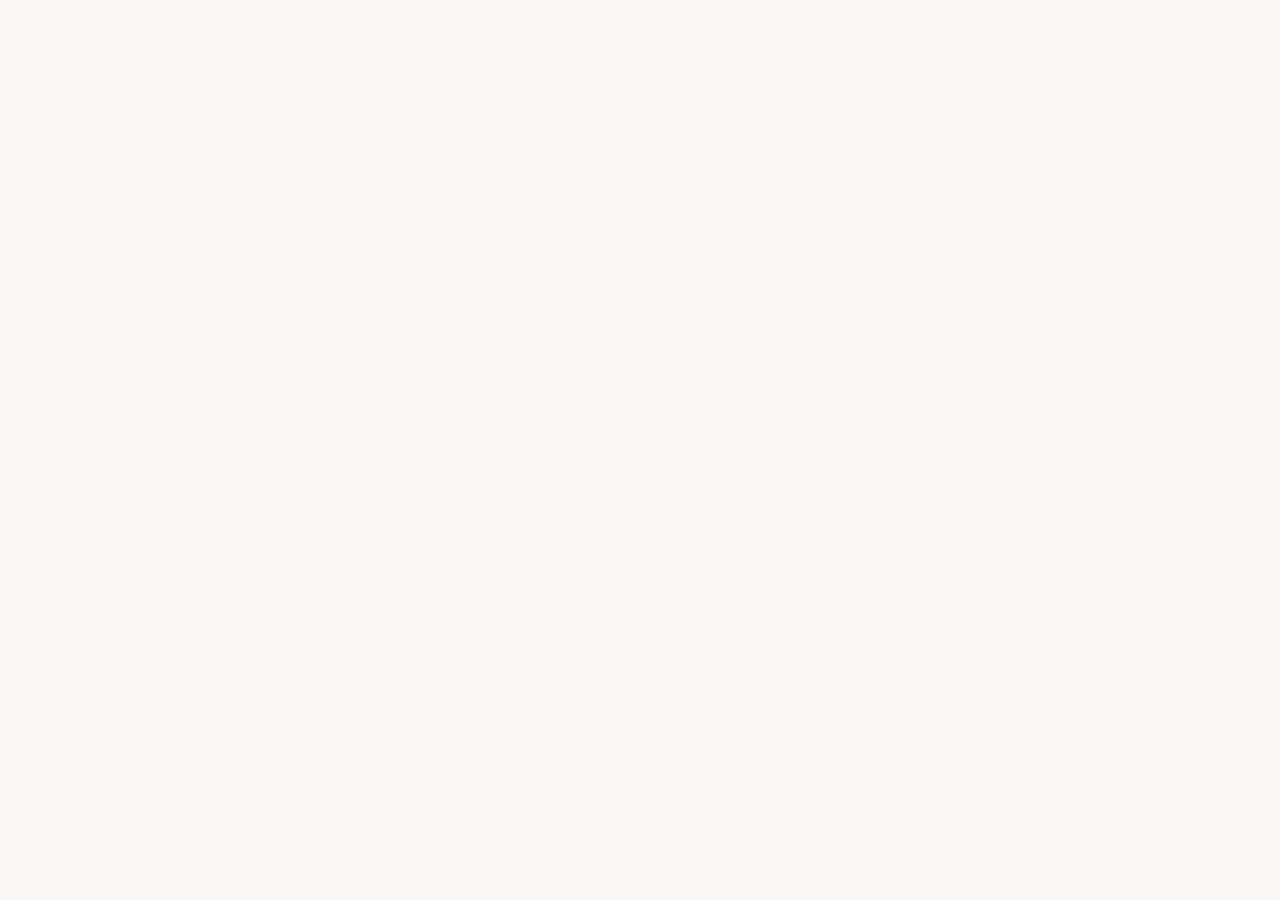
==== apply/index.html @ 1edaa47e "initial: project structure" ====
<!DOCTYPE html>
<html lang="en">
<head>
  <meta charset="UTF-8">
  <meta name="viewport" content="width=device-width, initial-scale=1.0">
  <title>Apply — Minerva Admissions</title>
  <link rel="stylesheet" href="../css/design-system.css">
  <link rel="stylesheet" href="../css/components.css">
  <link rel="stylesheet" href="../css/glassmorphism.css">
</head>
<body>

  <script src="../js/freddy.js"></script>
  <script src="../js/form.js"></script>
</body>
</html>
---- css/design-system.css ----
/* design-system.css — tokens, typography, layout primitives */

/* ─────────────────────────────────────────────
   GOOGLE FONTS
───────────────────────────────────────────── */
@import url('https://fonts.googleapis.com/css2?family=Playfair+Display:ital,wght@0,400;0,500;0,600;0,700;1,400;1,600&family=DM+Sans:ital,opsz,wght@0,9..40,300;0,9..40,400;0,9..40,500;0,9..40,600;1,9..40,400&display=swap');


/* ─────────────────────────────────────────────
   COLOR TOKENS
───────────────────────────────────────────── */
:root {
  /* Core */
  --color-ink:          #1A1A2E;  /* deep navy — primary text, headings */
  --color-ink-light:    #3D3D5C;  /* softer navy — secondary text        */
  --color-ink-muted:    #7A7A99;  /* muted — captions, placeholders      */

  /* Gold accent */
  --color-gold:         #C9A84C;  /* primary accent                      */
  --color-gold-light:   #E2C880;  /* hover / highlight tint              */
  --color-gold-dark:    #A07C2E;  /* pressed / deep accent               */
  --color-gold-subtle:  #F5EDD6;  /* gold-tinted surface / badge bg      */

  /* Cream & surface */
  --color-cream:        #FAF8F4;  /* page background                     */
  --color-cream-dark:   #F0EBE1;  /* card / section background           */
  --color-white:        #FFFFFF;

  /* Borders */
  --color-border:       #E4DDD2;  /* default border                      */
  --color-border-dark:  #C8BFB2;  /* stronger border                     */

  /* Semantic — status */
  --color-success:      #2D7A4F;
  --color-success-bg:   #EAF6EE;
  --color-warning:      #B8600F;
  --color-warning-bg:   #FEF3E2;
  --color-error:        #C0392B;
  --color-error-bg:     #FDECEB;
  --color-info:         #1A5276;
  --color-info-bg:      #EAF2FB;

  /* Overlay */
  --color-overlay:      rgba(26, 26, 46, 0.55);
  --color-overlay-dark: rgba(26, 26, 46, 0.80);
}


/* ─────────────────────────────────────────────
   SPACING TOKENS  (base unit = 4px)
───────────────────────────────────────────── */
:root {
  --sp-1:   4px;
  --sp-2:   8px;
  --sp-3:   12px;
  --sp-4:   16px;
  --sp-5:   20px;
  --sp-6:   24px;
  --sp-7:   32px;
  --sp-8:   40px;
  --sp-9:   48px;
  --sp-10:  64px;
  --sp-11:  80px;
  --sp-12:  96px;
}


/* ─────────────────────────────────────────────
   TYPOGRAPHY TOKENS
───────────────────────────────────────────── */
:root {
  /* Font families */
  --font-display: 'Playfair Display', Georgia, serif;
  --font-body:    'DM Sans', system-ui, -apple-system, sans-serif;
  --font-mono:    'DM Mono', 'Courier New', monospace;

  /* Font sizes — fluid-ready named scale */
  --text-xs:   0.75rem;    /*  12px */
  --text-sm:   0.875rem;   /*  14px */
  --text-base: 1rem;       /*  16px */
  --text-md:   1.125rem;   /*  18px */
  --text-lg:   1.25rem;    /*  20px */
  --text-xl:   1.5rem;     /*  24px */
  --text-2xl:  1.875rem;   /*  30px */
  --text-3xl:  2.25rem;    /*  36px */
  --text-4xl:  3rem;       /*  48px */
  --text-5xl:  3.75rem;    /*  60px */

  /* Font weights */
  --weight-light:    300;
  --weight-regular:  400;
  --weight-medium:   500;
  --weight-semibold: 600;
  --weight-bold:     700;

  /* Line heights */
  --leading-tight:  1.2;
  --leading-snug:   1.35;
  --leading-normal: 1.5;
  --leading-loose:  1.75;

  /* Letter spacing */
  --tracking-tight:  -0.02em;
  --tracking-normal:  0em;
  --tracking-wide:    0.04em;
  --tracking-wider:   0.08em;
  --tracking-caps:    0.12em;
}


/* ─────────────────────────────────────────────
   BORDER RADIUS UTILITIES
───────────────────────────────────────────── */
:root {
  --radius-sm:   4px;
  --radius-md:   8px;
  --radius-lg:   12px;
  --radius-xl:   16px;
  --radius-2xl:  24px;
  --radius-pill: 9999px;
  --radius-full: 50%;
}


/* ─────────────────────────────────────────────
   CONTAINER WIDTHS
───────────────────────────────────────────── */
:root {
  --container-xs:   480px;
  --container-sm:   640px;
  --container-md:   768px;
  --container-lg:   1024px;
  --container-xl:   1200px;
  --container-2xl:  1440px;
  --container-prose: 68ch;  /* optimal reading width */
}

.container {
  width: 100%;
  max-width: var(--container-xl);
  margin-inline: auto;
  padding-inline: var(--sp-6);
}

.container--sm     { max-width: var(--container-sm);  }
.container--md     { max-width: var(--container-md);  }
.container--lg     { max-width: var(--container-lg);  }
.container--2xl    { max-width: var(--container-2xl); }
.container--prose  { max-width: var(--container-prose); }


/* ─────────────────────────────────────────────
   BASE RESET & GLOBAL DEFAULTS
───────────────────────────────────────────── */
*, *::before, *::after {
  box-sizing: border-box;
  margin: 0;
  padding: 0;
}

html {
  font-size: 16px;
  -webkit-text-size-adjust: 100%;
  scroll-behavior: smooth;
}

body {
  font-family: var(--font-body);
  font-size: var(--text-base);
  font-weight: var(--weight-regular);
  line-height: var(--leading-normal);
  color: var(--color-ink);
  background-color: var(--color-cream);
  -webkit-font-smoothing: antialiased;
  -moz-osx-font-smoothing: grayscale;
}

h1, h2, h3, h4, h5, h6 {
  font-family: var(--font-display);
  font-weight: var(--weight-semibold);
  line-height: var(--leading-tight);
  letter-spacing: var(--tracking-tight);
  color: var(--color-ink);
}

h1 { font-size: var(--text-4xl); }
h2 { font-size: var(--text-3xl); }
h3 { font-size: var(--text-2xl); }
h4 { font-size: var(--text-xl);  }
h5 { font-size: var(--text-lg);  }
h6 { font-size: var(--text-md);  }

p  { line-height: var(--leading-normal); }

a {
  color: var(--color-gold-dark);
  text-decoration: underline;
  text-underline-offset: 3px;
  transition: color 0.15s ease;
}

a:hover { color: var(--color-gold); }

img, video {
  max-width: 100%;
  display: block;
}

/* ─────────────────────────────────────────────
   ELEVATION / SHADOW TOKENS
───────────────────────────────────────────── */
:root {
  --shadow-sm:  0 1px 3px rgba(26,26,46,0.08), 0 1px 2px rgba(26,26,46,0.05);
  --shadow-md:  0 4px 12px rgba(26,26,46,0.10), 0 2px 6px rgba(26,26,46,0.06);
  --shadow-lg:  0 10px 30px rgba(26,26,46,0.12), 0 4px 10px rgba(26,26,46,0.07);
  --shadow-xl:  0 24px 48px rgba(26,26,46,0.16), 0 8px 16px rgba(26,26,46,0.08);
}

/* ─────────────────────────────────────────────
   TRANSITION TOKENS
───────────────────────────────────────────── */
:root {
  --ease-out:   cubic-bezier(0.0, 0, 0.2, 1);
  --ease-in:    cubic-bezier(0.4, 0, 1, 1);
  --ease-inout: cubic-bezier(0.4, 0, 0.2, 1);

  --duration-fast:   120ms;
  --duration-base:   200ms;
  --duration-slow:   350ms;
}
---- css/components.css ----
/* components.css — UI component styles */
---- css/glassmorphism.css ----
/* glassmorphism.css — frosted glass surface utilities */
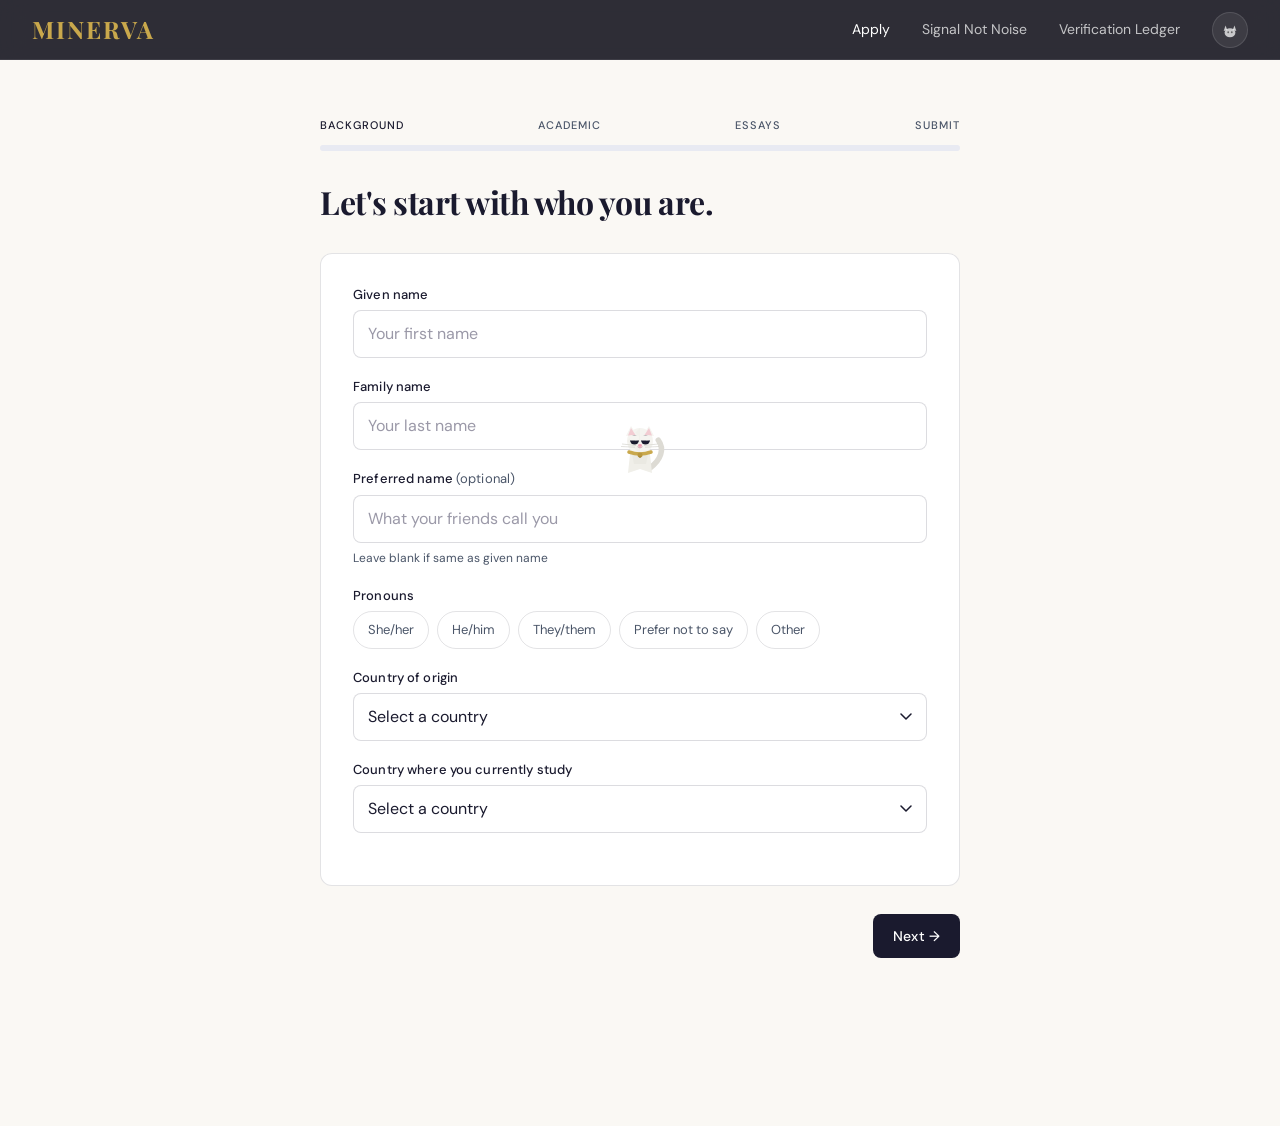
==== commit cdb73c03: "step7: application form" ====
--- a/apply/index.html
+++ b/apply/index.html
@@ -4,13 +4,929 @@
   <meta charset="UTF-8">
   <meta name="viewport" content="width=device-width, initial-scale=1.0">
   <title>Apply — Minerva Admissions</title>
+
+  <!-- Mood flash-prevention -->
+  <script>
+    (function () {
+      try {
+        var m = localStorage.getItem('minerva-mood');
+        if (m) document.documentElement.setAttribute('data-mood', m);
+      } catch (e) {}
+    })();
+  </script>
+
+  <link rel="preconnect" href="https://fonts.googleapis.com">
+  <link rel="preconnect" href="https://fonts.gstatic.com" crossorigin>
+  <link href="https://fonts.googleapis.com/css2?family=Playfair+Display:wght@400;500;700&family=DM+Sans:wght@300;400;500&display=swap" rel="stylesheet">
+
   <link rel="stylesheet" href="../css/design-system.css">
   <link rel="stylesheet" href="../css/components.css">
+  <link rel="stylesheet" href="../css/freddy.css">
   <link rel="stylesheet" href="../css/glassmorphism.css">
+
+  <style>
+    /* ══════════════════════════════════════════════════
+       NAV  (mirrors index.html)
+    ══════════════════════════════════════════════════ */
+    #nav {
+      position:        fixed;
+      top: 0; left: 0; right: 0;
+      height:          60px;
+      background:      rgba(10, 10, 20, 0.85);
+      backdrop-filter: blur(12px);
+      -webkit-backdrop-filter: blur(12px);
+      border-bottom:   1px solid rgba(255,255,255,0.08);
+      display:         flex;
+      align-items:     center;
+      justify-content: space-between;
+      padding:         0 var(--sp-7);
+      z-index:         1000;
+    }
+    .wordmark {
+      font-family: var(--font-display);
+      font-size:   24px;
+      font-weight: 700;
+      color:       var(--color-gold);
+      text-decoration: none;
+      letter-spacing:  0.08em;
+      transition:  opacity 0.2s ease;
+    }
+    .wordmark:hover { opacity: 0.82; color: var(--color-gold); text-decoration: none; }
+    .nav-links {
+      display:     flex;
+      align-items: center;
+      gap:         var(--sp-7);
+    }
+    .nav-link {
+      font-family: var(--font-body);
+      font-size:   14px;
+      color:       rgba(255,255,255,0.72);
+      text-decoration: none;
+      transition:  color 0.2s ease;
+    }
+    .nav-link:hover         { color: #fff; text-decoration: none; }
+    .nav-link--active       { color: #fff; }
+    .nav-mood-btn {
+      display:         flex;
+      align-items:     center;
+      justify-content: center;
+      width:  36px; height: 36px;
+      border-radius: var(--r-full);
+      background:    rgba(255,255,255,0.07);
+      border:        1px solid rgba(255,255,255,0.12);
+      color:         rgba(255,255,255,0.72);
+      cursor:        pointer;
+      padding:       0;
+      transition:    background 0.2s ease, color 0.2s ease, border-color 0.2s ease;
+    }
+    .nav-mood-btn:hover {
+      background:   rgba(201,168,76,0.15);
+      color:        var(--color-gold-light);
+      border-color: rgba(201,168,76,0.35);
+    }
+
+    /* ══════════════════════════════════════════════════
+       LAYOUT
+    ══════════════════════════════════════════════════ */
+    body   { background: var(--color-cream); }
+    main   { padding: 80px var(--sp-5) var(--sp-12); min-height: 100vh; }
+    .form-shell { max-width: 640px; margin: 0 auto; }
+
+    /* ══════════════════════════════════════════════════
+       AUTO-SAVE INDICATOR
+    ══════════════════════════════════════════════════ */
+    .save-row {
+      display:         flex;
+      align-items:     center;
+      justify-content: flex-end;
+      gap:             6px;
+      min-height:      24px;
+      margin-bottom:   var(--sp-3);
+    }
+    .save-dot {
+      width: 6px; height: 6px;
+      border-radius: 50%;
+      background:    var(--color-sage);
+      opacity:       0;
+      transition:    opacity 0.3s ease;
+    }
+    .save-dot.visible { opacity: 1; }
+    .save-dot.saving  {
+      background: var(--color-amber);
+      animation:  save-pulse 0.8s ease infinite;
+    }
+    @keyframes save-pulse { 0%,100%{opacity:1} 50%{opacity:0.3} }
+    .save-text {
+      font-family: var(--font-body);
+      font-size:   12px;
+      color:       var(--color-academic);
+    }
+
+    /* ══════════════════════════════════════════════════
+       PROGRESS INDICATOR
+    ══════════════════════════════════════════════════ */
+    .progress-header { margin-bottom: var(--sp-7); }
+    .progress-phases {
+      display:         flex;
+      justify-content: space-between;
+      margin-bottom:   10px;
+    }
+    .phase-label {
+      font-family:    var(--font-body);
+      font-size:      11px;
+      font-weight:    500;
+      letter-spacing: 0.09em;
+      text-transform: uppercase;
+      color:          var(--color-academic);
+      transition:     color 0.25s ease;
+    }
+    .phase-label.active   { color: var(--color-ink); }
+    .phase-label.complete { color: var(--color-gold-dim); }
+
+    /* ══════════════════════════════════════════════════
+       STEPS CONTAINER & TRANSITIONS
+    ══════════════════════════════════════════════════ */
+    #steps-viewport { position: relative; overflow: hidden; }
+
+    .form-step         { display: none; }
+    .form-step.step--active { display: block; }
+
+    .step-title {
+      font-family:    var(--font-display);
+      font-size:      clamp(1.5rem, 3.5vw, 2rem);
+      font-weight:    700;
+      color:          var(--color-ink);
+      letter-spacing: -0.015em;
+      line-height:    1.2;
+      margin-bottom:  var(--sp-7);
+    }
+
+    .step-card {
+      background:    var(--color-surface);
+      border:        1px solid var(--color-border);
+      border-radius: var(--r-xl);
+      padding:       var(--sp-7);
+      margin-bottom: var(--sp-5);
+    }
+
+    .step-nav {
+      display:         flex;
+      justify-content: space-between;
+      align-items:     center;
+      padding:         var(--sp-2) 0 var(--sp-9);
+    }
+    .step-nav--right { justify-content: flex-end; }
+
+    /* ══════════════════════════════════════════════════
+       PRONOUNS / RADIO PILLS
+    ══════════════════════════════════════════════════ */
+    .radio-group {
+      display:   flex;
+      flex-wrap: wrap;
+      gap:       8px;
+    }
+    .radio-pill {
+      display:        flex;
+      align-items:    center;
+      gap:            6px;
+      padding:        7px 14px;
+      border:         1.5px solid var(--color-border);
+      border-radius:  var(--r-full);
+      cursor:         pointer;
+      font-family:    var(--font-body);
+      font-size:      13px;
+      color:          var(--color-academic);
+      transition:     border-color 130ms ease, background 130ms ease, color 130ms ease;
+      user-select:    none;
+    }
+    .radio-pill input { display: none; }
+    .radio-pill:hover {
+      border-color: var(--color-border-strong);
+      color:        var(--color-ink);
+    }
+    .radio-pill:has(input:checked) {
+      border-color: var(--color-border-focus);
+      background:   rgba(45, 53, 97, 0.07);
+      color:        var(--color-ink);
+      font-weight:  500;
+    }
+
+    /* ══════════════════════════════════════════════════
+       SUBJECT CHECKBOXES
+    ══════════════════════════════════════════════════ */
+    .checkbox-grid {
+      display:               grid;
+      grid-template-columns: repeat(2, 1fr);
+      gap:                   7px;
+    }
+    .checkbox-item {
+      display:       flex;
+      align-items:   center;
+      gap:           8px;
+      padding:       8px 12px;
+      border:        1.5px solid var(--color-border);
+      border-radius: var(--r-lg);
+      cursor:        pointer;
+      font-family:   var(--font-body);
+      font-size:     13px;
+      color:         var(--color-academic);
+      transition:    border-color 130ms ease, background 130ms ease, color 130ms ease;
+      user-select:   none;
+    }
+    .checkbox-item input { display: none; }
+    .check-box {
+      width:          16px; height: 16px;
+      border:         1.5px solid var(--color-border-strong);
+      border-radius:  var(--r-sm);
+      flex-shrink:    0;
+      display:        flex;
+      align-items:    center;
+      justify-content: center;
+      transition:     background 130ms ease, border-color 130ms ease;
+    }
+    .check-box::after {
+      content:    '';
+      display:    block;
+      width:      4px; height: 7px;
+      border:     1.5px solid #fff;
+      border-top: none;
+      border-left: none;
+      transform:  rotate(45deg) translateY(-1px);
+      opacity:    0;
+      transition: opacity 100ms ease;
+    }
+    .checkbox-item:has(input:checked) {
+      border-color: var(--color-border-focus);
+      background:   rgba(45, 53, 97, 0.05);
+      color:        var(--color-ink);
+    }
+    .checkbox-item:has(input:checked) .check-box {
+      background:   var(--color-ink);
+      border-color: var(--color-ink);
+    }
+    .checkbox-item:has(input:checked) .check-box::after { opacity: 1; }
+
+    /* ══════════════════════════════════════════════════
+       LANGUAGE TAGS
+    ══════════════════════════════════════════════════ */
+    .lang-input-wrap {
+      border:        1.5px solid rgba(26, 26, 46, 0.15);
+      border-radius: 8px;
+      padding:       7px 10px;
+      display:       flex;
+      flex-wrap:     wrap;
+      gap:           5px;
+      align-items:   center;
+      cursor:        text;
+      min-height:    44px;
+      transition:    border-color 150ms ease, box-shadow 150ms ease;
+    }
+    .lang-input-wrap:focus-within {
+      border-color: var(--color-border-focus);
+      box-shadow:   0 0 0 3px rgba(45, 53, 97, 0.10);
+    }
+    .lang-tag {
+      display:       flex;
+      align-items:   center;
+      gap:           4px;
+      padding:       2px 10px 2px 10px;
+      background:    rgba(45, 53, 97, 0.10);
+      border-radius: var(--r-full);
+      font-family:   var(--font-body);
+      font-size:     12px;
+      font-weight:   500;
+      color:         var(--color-ink);
+      white-space:   nowrap;
+    }
+    .lang-tag-x {
+      background:  none;
+      border:      none;
+      padding:     0;
+      cursor:      pointer;
+      color:       var(--color-academic);
+      font-size:   16px;
+      line-height: 1;
+      display:     flex;
+      align-items: center;
+      margin-left: 2px;
+    }
+    .lang-tag-x:hover { color: var(--color-terra); }
+    #lang-input {
+      flex:        1;
+      min-width:   80px;
+      border:      none;
+      outline:     none;
+      background:  transparent;
+      font-family: var(--font-body);
+      font-size:   14px;
+      color:       var(--color-ink);
+      padding:     2px 4px;
+    }
+
+    /* ══════════════════════════════════════════════════
+       ACCOMPLISHMENT BLOCKS
+    ══════════════════════════════════════════════════ */
+    .acc-block {
+      border:        1px solid var(--color-border);
+      border-radius: var(--r-xl);
+      padding:       var(--sp-6);
+      margin-bottom: var(--sp-5);
+    }
+    .acc-block-header {
+      display:         flex;
+      align-items:     center;
+      justify-content: space-between;
+      margin-bottom:   var(--sp-5);
+    }
+    .acc-block-num {
+      font-family:    var(--font-body);
+      font-size:      11px;
+      font-weight:    500;
+      letter-spacing: 0.09em;
+      text-transform: uppercase;
+      color:          var(--color-academic);
+    }
+    .acc-remove-btn {
+      font-family: var(--font-body);
+      font-size:   12px;
+      color:       var(--color-academic);
+      background:  none;
+      border:      none;
+      cursor:      pointer;
+      padding:     4px 8px;
+      border-radius: var(--r-md);
+      transition:  color 130ms ease, background 130ms ease;
+    }
+    .acc-remove-btn:hover { color: var(--color-terra); background: var(--color-terra-bg); }
+    .acc-word-row {
+      display:         flex;
+      justify-content: flex-end;
+      margin-top:      4px;
+    }
+    .acc-word-count {
+      font-family: var(--font-body);
+      font-size:   12px;
+      color:       var(--color-academic);
+    }
+
+    #add-acc-btn {
+      width:         100%;
+      border:        2px dashed var(--color-border);
+      background:    transparent;
+      border-radius: var(--r-xl);
+      padding:       var(--sp-4);
+      font-family:   var(--font-body);
+      font-size:     13px;
+      color:         var(--color-academic);
+      cursor:        pointer;
+      transition:    border-color 130ms ease, color 130ms ease, background 130ms ease;
+      margin-bottom: var(--sp-5);
+    }
+    #add-acc-btn:hover {
+      border-color: var(--color-gold-dim);
+      color:        var(--color-gold-dim);
+      background:   rgba(201, 168, 76, 0.04);
+    }
+
+    /* ══════════════════════════════════════════════════
+       ESSAYS
+    ══════════════════════════════════════════════════ */
+    .essay-wrap  { margin-bottom: var(--sp-6); }
+    .essay-eyebrow {
+      font-family:    var(--font-body);
+      font-size:      10px;
+      font-weight:    500;
+      letter-spacing: 0.11em;
+      text-transform: uppercase;
+      color:          var(--color-academic);
+      margin-bottom:  var(--sp-3);
+      max-width: none;
+    }
+    .essay-prompt {
+      font-family:   var(--font-display);
+      font-size:     1rem;
+      font-weight:   500;
+      font-style:    italic;
+      color:         var(--color-ink);
+      line-height:   1.6;
+      margin-bottom: var(--sp-4);
+      max-width:     none;
+    }
+    .essay-textarea {
+      width:       100%;
+      min-height:  200px;
+      font-size:   16px;
+      line-height: 1.75;
+      resize:      vertical;
+    }
+    .essay-footer {
+      display:         flex;
+      justify-content: space-between;
+      align-items:     center;
+      margin-top:      6px;
+    }
+    .essay-hint {
+      font-family: var(--font-body);
+      font-size:   12px;
+      color:       var(--color-academic);
+      font-style:  italic;
+    }
+    .word-counter {
+      font-family:       var(--font-body);
+      font-size:         12px;
+      color:             var(--color-academic);
+      font-variant-numeric: tabular-nums;
+      transition:        color 0.3s ease;
+    }
+    .word-counter.at-halfway { color: var(--color-gold); }
+    .word-counter.at-limit   { color: var(--color-sage); }
+    .word-counter.over-limit { color: var(--color-terra); }
+
+    /* ══════════════════════════════════════════════════
+       REVIEW STEP
+    ══════════════════════════════════════════════════ */
+    .review-section { margin-bottom: var(--sp-6); }
+    .review-head {
+      display:         flex;
+      align-items:     center;
+      justify-content: space-between;
+      padding:         8px 0;
+      border-bottom:   1px solid var(--color-border);
+      margin-bottom:   var(--sp-3);
+    }
+    .review-section-label {
+      font-family:    var(--font-body);
+      font-size:      11px;
+      font-weight:    500;
+      letter-spacing: 0.09em;
+      text-transform: uppercase;
+      color:          var(--color-academic);
+    }
+    .review-edit-btn {
+      font-family: var(--font-body);
+      font-size:   12px;
+      color:       var(--color-gold-dim);
+      background:  none;
+      border:      none;
+      cursor:      pointer;
+      padding:     0;
+      transition:  color 130ms ease;
+    }
+    .review-edit-btn:hover { color: var(--color-gold); }
+    .review-row {
+      display:     flex;
+      gap:         var(--sp-4);
+      padding:     5px 0;
+      font-family: var(--font-body);
+      font-size:   13px;
+    }
+    .review-key {
+      flex-shrink: 0;
+      width:       150px;
+      color:       var(--color-academic);
+    }
+    .review-val {
+      flex:  1;
+      color: var(--color-ink);
+      word-break: break-word;
+    }
+
+    /* ══════════════════════════════════════════════════
+       CONFIRM CHECKS + SUBMIT
+    ══════════════════════════════════════════════════ */
+    .confirm-list {
+      display:        flex;
+      flex-direction: column;
+      gap:            var(--sp-3);
+      margin-bottom:  var(--sp-6);
+    }
+    .confirm-item {
+      display:     flex;
+      align-items: flex-start;
+      gap:         12px;
+      cursor:      pointer;
+    }
+    .confirm-item input[type="checkbox"] {
+      width:       18px; height: 18px;
+      flex-shrink: 0;
+      margin-top:  2px;
+      accent-color: var(--color-ink);
+      cursor:      pointer;
+    }
+    .confirm-label {
+      font-family: var(--font-body);
+      font-size:   14px;
+      color:       var(--color-ink);
+      line-height: 1.5;
+      max-width:   none;
+    }
+
+    /* ══════════════════════════════════════════════════
+       ERROR STATE
+    ══════════════════════════════════════════════════ */
+    .form-group.has-error .input,
+    .form-group.has-error .lang-input-wrap { border-color: var(--color-terra); }
+    .form-group.has-error .form-error      { display: flex !important; }
+    .form-error { display: none; }
+
+    /* ══════════════════════════════════════════════════
+       RESPONSIVE
+    ══════════════════════════════════════════════════ */
+    @media (max-width: 768px) {
+      #nav { padding: 0 var(--sp-5); }
+      .nav-links { gap: var(--sp-4); }
+      .step-card { padding: var(--sp-5); }
+      .checkbox-grid { grid-template-columns: 1fr; }
+      .review-key { width: 110px; }
+    }
+    @media (max-width: 480px) {
+      .nav-link:not(.nav-link--active) { display: none; }
+    }
+  </style>
 </head>
 <body>
 
+  <!-- OS Detection -->
+  <script>
+    (function () {
+      var ua  = navigator.userAgent;
+      var cls = /iPhone|iPad|iPod|Android/i.test(ua) ? 'os-mobile'
+              : /Mac/i.test(ua)                       ? 'os-mac'
+              : /Win/i.test(ua)                       ? 'os-win'
+              : /Linux/i.test(ua)                     ? 'os-linux'
+              : '';
+      if (cls) document.documentElement.classList.add(cls);
+    })();
+  </script>
+
+  <!-- Navigation -->
+  <header id="nav" role="banner">
+    <a href="../index.html" class="wordmark" aria-label="Minerva — go home">MINERVA</a>
+    <nav class="nav-links" aria-label="Main navigation">
+      <a href="index.html"           class="nav-link nav-link--active">Apply</a>
+      <a href="../signal/index.html" class="nav-link">Signal Not Noise</a>
+      <a href="../ledger/index.html" class="nav-link">Verification Ledger</a>
+      <button class="nav-mood-btn" id="mood-toggle" aria-label="Change mood theme" type="button">
+        <svg viewBox="0 0 20 20" width="18" height="18" fill="currentColor" aria-hidden="true">
+          <polygon points="3,11 5,5 7,10"/>
+          <polygon points="17,11 15,5 13,10"/>
+          <ellipse cx="10" cy="13" rx="6" ry="5"/>
+          <circle cx="8"  cy="12.5" r="1" fill="rgba(0,0,0,0.5)"/>
+          <circle cx="12" cy="12.5" r="1" fill="rgba(0,0,0,0.5)"/>
+        </svg>
+      </button>
+    </nav>
+  </header>
+
+  <main>
+    <div class="form-shell">
+
+      <!-- Auto-save indicator -->
+      <div class="save-row" aria-live="polite">
+        <div class="save-dot" id="save-dot"></div>
+        <span class="save-text" id="save-text"></span>
+      </div>
+
+      <!-- Progress indicator — 4 phases shown -->
+      <div class="progress-header">
+        <div class="progress-phases" role="list" aria-label="Application progress">
+          <span class="phase-label active" data-phase="1" role="listitem">Background</span>
+          <span class="phase-label"        data-phase="2" role="listitem">Academic</span>
+          <span class="phase-label"        data-phase="3" role="listitem">Essays</span>
+          <span class="phase-label"        data-phase="4" role="listitem">Submit</span>
+        </div>
+        <div class="progress-track" role="progressbar" aria-valuenow="1" aria-valuemin="1" aria-valuemax="6">
+          <div class="progress-fill" id="progress-fill" style="width:0%"></div>
+        </div>
+      </div>
+
+      <!-- Steps viewport (overflow:hidden clips the slide transition) -->
+      <div id="steps-viewport">
+
+        <!-- ════════════════════════════════
+             STEP 1 — Basic Identity
+        ════════════════════════════════ -->
+        <div class="form-step step--active" id="step-1" data-step="1">
+          <h2 class="step-title">Let's start with who you are.</h2>
+          <div class="step-card">
+
+            <div class="form-group" id="fg-given-name">
+              <label class="form-label" for="given-name">Given name</label>
+              <input class="input" type="text" id="given-name" name="givenName"
+                     autocomplete="given-name" placeholder="Your first name">
+              <div class="form-error"></div>
+            </div>
+
+            <div class="form-group" id="fg-family-name">
+              <label class="form-label" for="family-name">Family name</label>
+              <input class="input" type="text" id="family-name" name="familyName"
+                     autocomplete="family-name" placeholder="Your last name">
+              <div class="form-error"></div>
+            </div>
+
+            <div class="form-group">
+              <label class="form-label" for="preferred-name">
+                Preferred name
+                <span style="font-weight:400;color:var(--color-academic)">(optional)</span>
+              </label>
+              <input class="input" type="text" id="preferred-name" name="preferredName"
+                     autocomplete="nickname" placeholder="What your friends call you">
+              <p class="form-hint">Leave blank if same as given name</p>
+            </div>
+
+            <div class="form-group" id="fg-pronouns">
+              <label class="form-label">Pronouns</label>
+              <div class="radio-group" role="radiogroup" aria-label="Pronouns">
+                <label class="radio-pill"><input type="radio" name="pronouns" value="she/her">   She/her</label>
+                <label class="radio-pill"><input type="radio" name="pronouns" value="he/him">    He/him</label>
+                <label class="radio-pill"><input type="radio" name="pronouns" value="they/them"> They/them</label>
+                <label class="radio-pill"><input type="radio" name="pronouns" value="prefer-not-to-say"> Prefer not to say</label>
+                <label class="radio-pill"><input type="radio" name="pronouns" value="other">     Other</label>
+              </div>
+              <div class="form-error"></div>
+            </div>
+
+            <div class="form-group" id="fg-country-origin">
+              <label class="form-label" for="country-origin">Country of origin</label>
+              <select class="input" id="country-origin" name="countryOrigin">
+                <option value="">Select a country</option>
+              </select>
+              <div class="form-error"></div>
+            </div>
+
+            <div class="form-group" id="fg-country-study">
+              <label class="form-label" for="country-study">Country where you currently study</label>
+              <select class="input" id="country-study" name="countryStudy">
+                <option value="">Select a country</option>
+              </select>
+              <div class="form-error"></div>
+            </div>
+
+          </div><!-- /.step-card -->
+          <div class="step-nav step-nav--right">
+            <button class="btn btn-primary" id="next-1" type="button">Next →</button>
+          </div>
+        </div><!-- /step-1 -->
+
+
+        <!-- ════════════════════════════════
+             STEP 2 — Contact
+        ════════════════════════════════ -->
+        <div class="form-step" id="step-2" data-step="2">
+          <h2 class="step-title">How can we reach you?</h2>
+          <div class="step-card">
+
+            <div class="form-group" id="fg-email">
+              <label class="form-label" for="email">Email address</label>
+              <input class="input" type="email" id="email" name="email"
+                     autocomplete="email" placeholder="you@example.com">
+              <div class="form-error"></div>
+            </div>
+
+            <div class="form-group">
+              <label class="form-label" for="phone">
+                Phone <span style="font-weight:400;color:var(--color-academic)">(optional)</span>
+              </label>
+              <input class="input" type="tel" id="phone" name="phone"
+                     autocomplete="tel" placeholder="+1 234 567 8900">
+              <p class="form-hint">International format preferred</p>
+            </div>
+
+            <div class="form-group" id="fg-school-name">
+              <label class="form-label" for="school-name">Current school name</label>
+              <input class="input" type="text" id="school-name" name="schoolName"
+                     placeholder="Your school or college">
+              <div class="form-error"></div>
+            </div>
+
+            <div class="form-group" id="fg-grade">
+              <label class="form-label" for="grade">Grade or year</label>
+              <select class="input" id="grade" name="grade">
+                <option value="">Select grade or year</option>
+                <option value="9">Grade 9</option>
+                <option value="10">Grade 10</option>
+                <option value="11">Grade 11</option>
+                <option value="12">Grade 12</option>
+                <option value="gap">Gap year</option>
+                <option value="graduated">Graduated</option>
+              </select>
+              <div class="form-error"></div>
+            </div>
+
+            <div class="form-group">
+              <label class="form-label" for="how-heard">How did you hear about Minerva?</label>
+              <select class="input" id="how-heard" name="howHeard">
+                <option value="">Select an option</option>
+                <option value="friend">Friend or classmate</option>
+                <option value="teacher">Teacher or counsellor</option>
+                <option value="social">Social media</option>
+                <option value="search">Search engine</option>
+                <option value="event">School event or fair</option>
+                <option value="news">News or article</option>
+                <option value="other">Other</option>
+              </select>
+            </div>
+
+          </div>
+          <div class="step-nav">
+            <button class="btn btn-secondary" id="back-2" type="button">← Back</button>
+            <button class="btn btn-primary"   id="next-2" type="button">Next →</button>
+          </div>
+        </div><!-- /step-2 -->
+
+
+        <!-- ════════════════════════════════
+             STEP 3 — Academic History
+        ════════════════════════════════ -->
+        <div class="form-step" id="step-3" data-step="3">
+          <h2 class="step-title">Tell us about your studies.</h2>
+          <div class="step-card">
+
+            <div class="form-group" id="fg-grading-system">
+              <label class="form-label" for="grading-system">Grading system at your school</label>
+              <select class="input" id="grading-system" name="gradingSystem">
+                <option value="">Select grading system</option>
+                <option value="gpa">GPA (US scale)</option>
+                <option value="ib">International Baccalaureate (IB)</option>
+                <option value="a-levels">A-Levels</option>
+                <option value="percentage">Percentage</option>
+                <option value="other">Other</option>
+              </select>
+              <div class="form-error"></div>
+            </div>
+
+            <div class="form-group" id="fg-score">
+              <label class="form-label" for="score">Your current score or GPA</label>
+              <input class="input" type="text" id="score" name="score" placeholder="e.g. 3.8">
+              <p class="form-hint" id="score-hint">Select a grading system above for scale guidance.</p>
+              <div class="form-error"></div>
+            </div>
+
+            <div class="form-group">
+              <label class="form-label">
+                Strongest subjects
+                <span style="font-weight:400;color:var(--color-academic)">(select all that apply)</span>
+              </label>
+              <div class="checkbox-grid" id="subjects-grid"></div>
+            </div>
+
+            <div class="form-group">
+              <label class="form-label">
+                Standardised test scores
+                <span style="font-weight:400;color:var(--color-academic)">(optional)</span>
+              </label>
+              <div style="display:flex;flex-direction:column;gap:10px">
+                <div style="display:flex;gap:10px;align-items:center">
+                  <span style="font-family:var(--font-body);font-size:13px;color:var(--color-academic);width:44px;flex-shrink:0">SAT</span>
+                  <input class="input" type="text" id="sat" name="sat" placeholder="e.g. 1450" style="flex:1">
+                </div>
+                <div style="display:flex;gap:10px;align-items:center">
+                  <span style="font-family:var(--font-body);font-size:13px;color:var(--color-academic);width:44px;flex-shrink:0">ACT</span>
+                  <input class="input" type="text" id="act" name="act" placeholder="e.g. 32" style="flex:1">
+                </div>
+              </div>
+            </div>
+
+            <div class="form-group">
+              <label class="form-label" for="lang-input">Languages spoken</label>
+              <div class="lang-input-wrap" id="lang-input-wrap">
+                <div id="lang-tags-container" style="display:contents"></div>
+                <input type="text" id="lang-input" placeholder="Type a language, press Enter to add" autocomplete="off">
+              </div>
+              <p class="form-hint">Press Enter or comma to add each language</p>
+              <input type="hidden" id="languages-hidden" name="languages" value="">
+            </div>
+
+          </div>
+          <div class="step-nav">
+            <button class="btn btn-secondary" id="back-3" type="button">← Back</button>
+            <button class="btn btn-primary"   id="next-3" type="button">Next →</button>
+          </div>
+        </div><!-- /step-3 -->
+
+
+        <!-- ════════════════════════════════
+             STEP 4 — Accomplishments
+        ════════════════════════════════ -->
+        <div class="form-step" id="step-4" data-step="4">
+          <h2 class="step-title">What have you done that matters to you?</h2>
+
+          <p style="font-family:var(--font-body);font-size:14px;color:var(--color-academic);line-height:1.7;margin-bottom:var(--sp-6);max-width:none">
+            Do not limit yourself to things that appear on school websites. If you fed your family, ran a business, won a competition that only exists on Facebook — tell us. We want to know.
+          </p>
+
+          <div id="acc-blocks-container"></div>
+
+          <button type="button" id="add-acc-btn">+ Add Another Accomplishment</button>
+
+          <p style="font-family:var(--font-body);font-size:13px;color:var(--color-academic);margin-bottom:var(--sp-6);max-width:none">
+            Having trouble describing it?
+            <a href="../signal/index.html" style="color:var(--color-gold-dim)">Try Signal Not Noise →</a>
+          </p>
+
+          <div class="step-nav">
+            <button class="btn btn-secondary" id="back-4" type="button">← Back</button>
+            <button class="btn btn-primary"   id="next-4" type="button">Next →</button>
+          </div>
+        </div><!-- /step-4 -->
+
+
+        <!-- ════════════════════════════════
+             STEP 5 — Essays
+        ════════════════════════════════ -->
+        <div class="form-step" id="step-5" data-step="5">
+          <h2 class="step-title">Now we want to hear you think.</h2>
+
+          <!-- Essay 1 -->
+          <div class="essay-wrap">
+            <div class="step-card">
+              <p class="essay-eyebrow">Essay 1 · 300 words</p>
+              <p class="essay-prompt">"Describe a problem you noticed and did something about. It does not need to be big. It needs to be real."</p>
+              <div class="form-group" id="fg-essay1">
+                <textarea class="input essay-textarea" id="essay1" name="essay1"
+                          data-max-words="300" rows="9"
+                          placeholder="Start writing here…"></textarea>
+                <div class="essay-footer">
+                  <span class="essay-hint" id="essay1-hint"></span>
+                  <span class="word-counter" id="essay1-counter" aria-live="polite">0 / 300</span>
+                </div>
+                <div class="form-error"></div>
+              </div>
+            </div>
+          </div>
+
+          <!-- Essay 2 -->
+          <div class="essay-wrap">
+            <div class="step-card">
+              <p class="essay-eyebrow">Essay 2 · 500 words</p>
+              <p class="essay-prompt">"Tell us about something you know deeply — something you could explain to a stranger for an hour and still have more to say."</p>
+              <div class="form-group" id="fg-essay2">
+                <textarea class="input essay-textarea" id="essay2" name="essay2"
+                          data-max-words="500" rows="12"
+                          placeholder="Start writing here…"></textarea>
+                <div class="essay-footer">
+                  <span class="essay-hint" id="essay2-hint"></span>
+                  <span class="word-counter" id="essay2-counter" aria-live="polite">0 / 500</span>
+                </div>
+                <div class="form-error"></div>
+              </div>
+            </div>
+          </div>
+
+          <div class="step-nav">
+            <button class="btn btn-secondary" id="back-5" type="button">← Back</button>
+            <button class="btn btn-primary"   id="next-5" type="button">Review →</button>
+          </div>
+        </div><!-- /step-5 -->
+
+
+        <!-- ════════════════════════════════
+             STEP 6 — Review & Submit
+        ════════════════════════════════ -->
+        <div class="form-step" id="step-6" data-step="6">
+          <h2 class="step-title">Everything is in. This is your moment.</h2>
+
+          <!-- Summary (populated by JS) -->
+          <div class="step-card" id="review-container">
+            <p style="font-family:var(--font-body);font-size:14px;color:var(--color-academic)">
+              Loading summary…
+            </p>
+          </div>
+
+          <!-- Confirmation & submit -->
+          <div class="step-card">
+            <div class="confirm-list">
+              <label class="confirm-item">
+                <input type="checkbox" id="confirm-own-work" name="confirmOwnWork">
+                <span class="confirm-label">I confirm this is entirely my own work.</span>
+              </label>
+              <label class="confirm-item">
+                <input type="checkbox" id="confirm-terms" name="confirmTerms">
+                <span class="confirm-label">I agree to Minerva's <a href="#">terms of application</a>.</span>
+              </label>
+            </div>
+
+            <div style="display:flex;align-items:center;gap:var(--sp-4)">
+              <button class="btn btn-gold" id="submit-btn" type="button">Submit Application</button>
+              <span id="submit-spinner" style="display:none">
+                <span class="spinner"></span>
+              </span>
+            </div>
+            <div class="form-error" id="submit-error" style="margin-top:var(--sp-3)"></div>
+          </div>
+
+          <div class="step-nav">
+            <button class="btn btn-secondary" id="back-6" type="button">← Back</button>
+          </div>
+        </div><!-- /step-6 -->
+
+      </div><!-- /#steps-viewport -->
+    </div><!-- /.form-shell -->
+  </main>
+
+  <script src="../js/mood.js"></script>
   <script src="../js/freddy.js"></script>
   <script src="../js/form.js"></script>
+
 </body>
 </html>
--- a/css/design-system.css
+++ b/css/design-system.css
@@ -1,230 +1,381 @@
-/* design-system.css — tokens, typography, layout primitives */
-
-/* ─────────────────────────────────────────────
-   GOOGLE FONTS
-───────────────────────────────────────────── */
-@import url('https://fonts.googleapis.com/css2?family=Playfair+Display:ital,wght@0,400;0,500;0,600;0,700;1,400;1,600&family=DM+Sans:ital,opsz,wght@0,9..40,300;0,9..40,400;0,9..40,500;0,9..40,600;1,9..40,400&display=swap');
-
-
-/* ─────────────────────────────────────────────
-   COLOR TOKENS
-───────────────────────────────────────────── */
-:root {
-  /* Core */
-  --color-ink:          #1A1A2E;  /* deep navy — primary text, headings */
-  --color-ink-light:    #3D3D5C;  /* softer navy — secondary text        */
-  --color-ink-muted:    #7A7A99;  /* muted — captions, placeholders      */
+/* ═══════════════════════════════════════════════════════════════
+   MINERVA ADMISSIONS — DESIGN SYSTEM
+   design-system.css
+   Tokens · Reset · Typography · Layout · Theming · Motion
+═══════════════════════════════════════════════════════════════ */
+
+
+/* ─────────────────────────────────────────────────────────────
+   1. GOOGLE FONTS
+───────────────────────────────────────────────────────────── */
+@import url('https://fonts.googleapis.com/css2?family=Playfair+Display:wght@400;500;700&family=DM+Sans:wght@300;400;500&display=swap');
+
+
+/* ─────────────────────────────────────────────────────────────
+   2. COLOR TOKENS
+───────────────────────────────────────────────────────────── */
+:root {
+  /* Ink / text hierarchy */
+  --color-ink:             #1A1A2E;
+  --color-ink-light:       #3D3D5C;
+  --color-slate:           #2D3561;
+  --color-academic:        #4A5568;
 
   /* Gold accent */
-  --color-gold:         #C9A84C;  /* primary accent                      */
-  --color-gold-light:   #E2C880;  /* hover / highlight tint              */
-  --color-gold-dark:    #A07C2E;  /* pressed / deep accent               */
-  --color-gold-subtle:  #F5EDD6;  /* gold-tinted surface / badge bg      */
-
-  /* Cream & surface */
-  --color-cream:        #FAF8F4;  /* page background                     */
-  --color-cream-dark:   #F0EBE1;  /* card / section background           */
-  --color-white:        #FFFFFF;
+  --color-gold:            #C9A84C;
+  --color-gold-light:      #F0D080;
+  --color-gold-dim:        #A88C3A;
+
+  /* Surfaces & backgrounds */
+  --color-cream:           #FAF8F4;
+  --color-surface:         #FFFFFF;
+  --color-mist:            #E8EAF2;
+
+  /* Semantic — success */
+  --color-sage:            #6B8F71;
+  --color-sage-bg:         #EAF0EB;
+
+  /* Semantic — error / danger */
+  --color-terra:           #D4614E;
+  --color-terra-bg:        #FAE8E5;
+
+  /* Semantic — info / link */
+  --color-cerulean:        #3D7AB0;
+
+  /* Semantic — warning */
+  --color-amber:           #B07D3A;
 
   /* Borders */
-  --color-border:       #E4DDD2;  /* default border                      */
-  --color-border-dark:  #C8BFB2;  /* stronger border                     */
-
-  /* Semantic — status */
-  --color-success:      #2D7A4F;
-  --color-success-bg:   #EAF6EE;
-  --color-warning:      #B8600F;
-  --color-warning-bg:   #FEF3E2;
-  --color-error:        #C0392B;
-  --color-error-bg:     #FDECEB;
-  --color-info:         #1A5276;
-  --color-info-bg:      #EAF2FB;
-
-  /* Overlay */
-  --color-overlay:      rgba(26, 26, 46, 0.55);
-  --color-overlay-dark: rgba(26, 26, 46, 0.80);
-}
-
-
-/* ─────────────────────────────────────────────
-   SPACING TOKENS  (base unit = 4px)
-───────────────────────────────────────────── */
-:root {
-  --sp-1:   4px;
-  --sp-2:   8px;
-  --sp-3:   12px;
-  --sp-4:   16px;
-  --sp-5:   20px;
-  --sp-6:   24px;
-  --sp-7:   32px;
-  --sp-8:   40px;
-  --sp-9:   48px;
-  --sp-10:  64px;
-  --sp-11:  80px;
-  --sp-12:  96px;
-}
-
-
-/* ─────────────────────────────────────────────
-   TYPOGRAPHY TOKENS
-───────────────────────────────────────────── */
-:root {
-  /* Font families */
+  --color-border:          rgba(26, 26, 46, 0.12);
+  --color-border-strong:   rgba(26, 26, 46, 0.25);
+  --color-border-focus:    #2D3561;
+
+  /* Dark mode surface tokens */
+  --dark-bg:               #0E0E1C;
+  --dark-surface:          #1A1A2E;
+  --dark-surface-2:        #22223A;
+  --dark-text:             #E8E6E0;
+  --dark-text-2:           #9B99A8;
+}
+
+
+/* ─────────────────────────────────────────────────────────────
+   3. SPACING TOKENS  (4px base unit)
+───────────────────────────────────────────────────────────── */
+:root {
+  --sp-1:    4px;
+  --sp-2:    8px;
+  --sp-3:    12px;
+  --sp-4:    16px;
+  --sp-5:    20px;
+  --sp-6:    24px;
+  --sp-7:    32px;
+  --sp-8:    40px;
+  --sp-9:    48px;
+  --sp-10:   64px;
+  --sp-11:   80px;
+  --sp-12:  120px;
+}
+
+
+/* ─────────────────────────────────────────────────────────────
+   4. BORDER RADIUS
+───────────────────────────────────────────────────────────── */
+:root {
+  --r-sm:    4px;
+  --r-md:    6px;
+  --r-lg:    8px;
+  --r-xl:   12px;
+  --r-full:  9999px;
+}
+
+
+/* ─────────────────────────────────────────────────────────────
+   5. TYPOGRAPHY TOKENS
+───────────────────────────────────────────────────────────── */
+:root {
   --font-display: 'Playfair Display', Georgia, serif;
-  --font-body:    'DM Sans', system-ui, -apple-system, sans-serif;
-  --font-mono:    'DM Mono', 'Courier New', monospace;
-
-  /* Font sizes — fluid-ready named scale */
-  --text-xs:   0.75rem;    /*  12px */
-  --text-sm:   0.875rem;   /*  14px */
-  --text-base: 1rem;       /*  16px */
-  --text-md:   1.125rem;   /*  18px */
-  --text-lg:   1.25rem;    /*  20px */
-  --text-xl:   1.5rem;     /*  24px */
-  --text-2xl:  1.875rem;   /*  30px */
-  --text-3xl:  2.25rem;    /*  36px */
-  --text-4xl:  3rem;       /*  48px */
-  --text-5xl:  3.75rem;    /*  60px */
-
-  /* Font weights */
-  --weight-light:    300;
-  --weight-regular:  400;
-  --weight-medium:   500;
-  --weight-semibold: 600;
-  --weight-bold:     700;
-
-  /* Line heights */
-  --leading-tight:  1.2;
-  --leading-snug:   1.35;
-  --leading-normal: 1.5;
-  --leading-loose:  1.75;
-
-  /* Letter spacing */
-  --tracking-tight:  -0.02em;
-  --tracking-normal:  0em;
-  --tracking-wide:    0.04em;
-  --tracking-wider:   0.08em;
-  --tracking-caps:    0.12em;
-}
-
-
-/* ─────────────────────────────────────────────
-   BORDER RADIUS UTILITIES
-───────────────────────────────────────────── */
-:root {
-  --radius-sm:   4px;
-  --radius-md:   8px;
-  --radius-lg:   12px;
-  --radius-xl:   16px;
-  --radius-2xl:  24px;
-  --radius-pill: 9999px;
-  --radius-full: 50%;
-}
-
-
-/* ─────────────────────────────────────────────
-   CONTAINER WIDTHS
-───────────────────────────────────────────── */
-:root {
-  --container-xs:   480px;
-  --container-sm:   640px;
-  --container-md:   768px;
-  --container-lg:   1024px;
-  --container-xl:   1200px;
-  --container-2xl:  1440px;
-  --container-prose: 68ch;  /* optimal reading width */
-}
-
-.container {
-  width: 100%;
-  max-width: var(--container-xl);
-  margin-inline: auto;
-  padding-inline: var(--sp-6);
-}
-
-.container--sm     { max-width: var(--container-sm);  }
-.container--md     { max-width: var(--container-md);  }
-.container--lg     { max-width: var(--container-lg);  }
-.container--2xl    { max-width: var(--container-2xl); }
-.container--prose  { max-width: var(--container-prose); }
-
-
-/* ─────────────────────────────────────────────
-   BASE RESET & GLOBAL DEFAULTS
-───────────────────────────────────────────── */
-*, *::before, *::after {
+  --font-body:    'DM Sans', system-ui, sans-serif;
+  --font-mono:    'JetBrains Mono', 'Courier New', monospace;
+}
+
+
+/* ─────────────────────────────────────────────────────────────
+   6. CONTAINER WIDTHS
+───────────────────────────────────────────────────────────── */
+:root {
+  --container-narrow:  480px;
+  --container-form:    640px;
+  --container-medium:  800px;
+  --container-wide:   1080px;
+}
+
+
+/* ─────────────────────────────────────────────────────────────
+   7. EASING TOKENS
+───────────────────────────────────────────────────────────── */
+:root {
+  --ease-spring: cubic-bezier(0.34, 1.56, 0.64, 1);
+  --ease-apple:  cubic-bezier(0.25, 0.1,  0.25, 1.0);
+  --ease-out:    cubic-bezier(0,    0,    0.2,  1);
+}
+
+
+/* ─────────────────────────────────────────────────────────────
+   8. TYPE SCALE UTILITY CLASSES
+───────────────────────────────────────────────────────────── */
+
+/* Display — hero headlines */
+.text-display {
+  font-family:    var(--font-display);
+  font-size:      clamp(2.5rem, 6vw, 4rem);   /* 40–64px */
+  font-weight:    700;
+  line-height:    1.1;
+  letter-spacing: -0.02em;
+  color:          var(--color-ink);
+}
+
+/* Heading 1 */
+.text-h1 {
+  font-family:    var(--font-display);
+  font-size:      clamp(1.875rem, 4vw, 2.5rem); /* 30–40px */
+  font-weight:    700;
+  line-height:    1.2;
+  letter-spacing: -0.015em;
+  color:          var(--color-ink);
+}
+
+/* Heading 2 */
+.text-h2 {
+  font-family:    var(--font-display);
+  font-size:      clamp(1.5rem, 3vw, 2rem);     /* 24–32px */
+  font-weight:    500;
+  line-height:    1.25;
+  letter-spacing: -0.01em;
+  color:          var(--color-ink);
+}
+
+/* Heading 3 */
+.text-h3 {
+  font-family:    var(--font-display);
+  font-size:      1.375rem;                     /* 22px */
+  font-weight:    500;
+  line-height:    1.3;
+  letter-spacing: -0.005em;
+  color:          var(--color-ink);
+}
+
+/* Heading 4 */
+.text-h4 {
+  font-family:    var(--font-body);
+  font-size:      1.125rem;                     /* 18px */
+  font-weight:    500;
+  line-height:    1.4;
+  letter-spacing:  0em;
+  color:          var(--color-ink);
+}
+
+/* Body large */
+.text-body-lg {
+  font-family: var(--font-body);
+  font-size:   1.125rem;  /* 18px */
+  font-weight: 400;
+  line-height: 1.7;
+}
+
+/* Body default */
+.text-body {
+  font-family: var(--font-body);
+  font-size:   1rem;      /* 16px */
+  font-weight: 400;
+  line-height: 1.7;
+}
+
+/* Body small */
+.text-body-sm {
+  font-family: var(--font-body);
+  font-size:   0.875rem;  /* 14px */
+  font-weight: 400;
+  line-height: 1.6;
+}
+
+/* Label — form labels, nav items */
+.text-label {
+  font-family:    var(--font-body);
+  font-size:      0.875rem;   /* 14px */
+  font-weight:    500;
+  line-height:    1.4;
+  letter-spacing: 0.01em;
+}
+
+/* Hint — helper text, captions */
+.text-hint {
+  font-family: var(--font-body);
+  font-size:   0.8125rem;  /* 13px */
+  font-weight: 300;
+  line-height: 1.5;
+  color:       var(--color-academic);
+}
+
+/* Micro — badges, timestamps, footnotes */
+.text-micro {
+  font-family:    var(--font-body);
+  font-size:      0.6875rem;   /* 11px */
+  font-weight:    500;
+  line-height:    1.4;
+  letter-spacing: 0.06em;
+  text-transform: uppercase;
+}
+
+
+/* ─────────────────────────────────────────────────────────────
+   9. CSS RESET & GLOBAL DEFAULTS
+───────────────────────────────────────────────────────────── */
+*,
+*::before,
+*::after {
   box-sizing: border-box;
-  margin: 0;
-  padding: 0;
+  margin:     0;
+  padding:    0;
 }
 
 html {
-  font-size: 16px;
+  font-size:              16px;
   -webkit-text-size-adjust: 100%;
-  scroll-behavior: smooth;
+  text-size-adjust:         100%;
+  scroll-behavior:        smooth;
 }
 
 body {
-  font-family: var(--font-body);
-  font-size: var(--text-base);
-  font-weight: var(--weight-regular);
-  line-height: var(--leading-normal);
-  color: var(--color-ink);
-  background-color: var(--color-cream);
+  font-family:            var(--font-body);
+  font-weight:            400;
+  color:                  var(--color-ink);
+  background-color:       var(--color-cream);
+  line-height:            1.7;
+  -webkit-font-smoothing: antialiased;
+}
+
+p {
+  max-width:   640px;
+  line-height: 1.7;
+}
+
+img,
+video,
+svg {
+  display:   block;
+  max-width: 100%;
+}
+
+a {
+  color:                  var(--color-slate);
+  text-decoration:        underline;
+  text-underline-offset:  3px;
+  text-decoration-color:  var(--color-border-strong);
+  transition:             color 0.2s var(--ease-apple),
+                          text-decoration-color 0.2s var(--ease-apple);
+}
+
+a:hover {
+  color:                 var(--color-gold-dim);
+  text-decoration-color: var(--color-gold);
+}
+
+button {
+  font-family: var(--font-body);
+  cursor:      pointer;
+  border:      none;
+  background:  none;
+}
+
+input,
+textarea,
+select {
+  font-family: var(--font-body);
+  font-size:   inherit;
+}
+
+ul,
+ol {
+  list-style: none;
+}
+
+
+/* ─────────────────────────────────────────────────────────────
+   10. PREFERS-REDUCED-MOTION
+───────────────────────────────────────────────────────────── */
+@media (prefers-reduced-motion: reduce) {
+  *,
+  *::before,
+  *::after {
+    animation-duration:       0.01ms !important;
+    animation-iteration-count: 1     !important;
+    transition-duration:      0.01ms !important;
+    scroll-behavior:          auto   !important;
+  }
+}
+
+
+/* ─────────────────────────────────────────────────────────────
+   11. DARK MODE
+───────────────────────────────────────────────────────────── */
+@media (prefers-color-scheme: dark) {
+  :root {
+    --color-ink:           var(--dark-text);
+    --color-ink-light:     var(--dark-text-2);
+    --color-cream:         var(--dark-bg);
+    --color-surface:       var(--dark-surface);
+    --color-mist:          var(--dark-surface-2);
+    --color-border:        rgba(232, 230, 224, 0.10);
+    --color-border-strong: rgba(232, 230, 224, 0.22);
+  }
+
+  body {
+    background-color: var(--dark-bg);
+    color:            var(--dark-text);
+  }
+
+  a {
+    color: var(--color-gold-light);
+  }
+
+  a:hover {
+    color: var(--color-gold);
+  }
+}
+
+
+/* ─────────────────────────────────────────────────────────────
+   12. OS DETECTION CLASSES
+   Applied via JS on <html> at load: freddy.js detects OS
+   and adds the appropriate class.
+───────────────────────────────────────────────────────────── */
+
+/* macOS — subpixel rendering already off on Retina;
+   grayscale gives cleanest results on light backgrounds */
+.os-mac body {
   -webkit-font-smoothing: antialiased;
   -moz-osx-font-smoothing: grayscale;
 }
 
-h1, h2, h3, h4, h5, h6 {
-  font-family: var(--font-display);
-  font-weight: var(--weight-semibold);
-  line-height: var(--leading-tight);
-  letter-spacing: var(--tracking-tight);
-  color: var(--color-ink);
-}
-
-h1 { font-size: var(--text-4xl); }
-h2 { font-size: var(--text-3xl); }
-h3 { font-size: var(--text-2xl); }
-h4 { font-size: var(--text-xl);  }
-h5 { font-size: var(--text-lg);  }
-h6 { font-size: var(--text-md);  }
-
-p  { line-height: var(--leading-normal); }
-
-a {
-  color: var(--color-gold-dark);
-  text-decoration: underline;
-  text-underline-offset: 3px;
-  transition: color 0.15s ease;
-}
-
-a:hover { color: var(--color-gold); }
-
-img, video {
-  max-width: 100%;
-  display: block;
-}
-
-/* ─────────────────────────────────────────────
-   ELEVATION / SHADOW TOKENS
-───────────────────────────────────────────── */
-:root {
-  --shadow-sm:  0 1px 3px rgba(26,26,46,0.08), 0 1px 2px rgba(26,26,46,0.05);
-  --shadow-md:  0 4px 12px rgba(26,26,46,0.10), 0 2px 6px rgba(26,26,46,0.06);
-  --shadow-lg:  0 10px 30px rgba(26,26,46,0.12), 0 4px 10px rgba(26,26,46,0.07);
-  --shadow-xl:  0 24px 48px rgba(26,26,46,0.16), 0 8px 16px rgba(26,26,46,0.08);
-}
-
-/* ─────────────────────────────────────────────
-   TRANSITION TOKENS
-───────────────────────────────────────────── */
-:root {
-  --ease-out:   cubic-bezier(0.0, 0, 0.2, 1);
-  --ease-in:    cubic-bezier(0.4, 0, 1, 1);
-  --ease-inout: cubic-bezier(0.4, 0, 0.2, 1);
-
-  --duration-fast:   120ms;
-  --duration-base:   200ms;
-  --duration-slow:   350ms;
-}
+/* Windows — ClearType renders best without extra smoothing
+   overrides; auto lets the browser use GDI/DirectWrite */
+.os-win body {
+  -webkit-font-smoothing: auto;
+  -moz-osx-font-smoothing: auto;
+}
+
+/* Linux — subpixel often looks better with grayscale falloff
+   depending on the desktop environment */
+.os-linux body {
+  -webkit-font-smoothing: subpixel-antialiased;
+  -moz-osx-font-smoothing: auto;
+}
+
+/* Mobile — antialiased universally; subpixel not meaningful
+   on high-DPI OLED/AMOLED screens */
+.os-mobile body {
+  -webkit-font-smoothing: antialiased;
+  -moz-osx-font-smoothing: grayscale;
+  text-rendering:          optimizeLegibility;
+}
--- a/css/components.css
+++ b/css/components.css
@@ -1 +1,474 @@
-/* components.css — UI component styles */
+/* ═══════════════════════════════════════════════════════════════
+   MINERVA ADMISSIONS — COMPONENT LIBRARY
+   components.css
+   Buttons · Forms · Cards · Badges · Progress · Glass ·
+   Animations · Toasts · Reveal
+═══════════════════════════════════════════════════════════════ */
+
+
+/* ─────────────────────────────────────────────────────────────
+   BUTTONS — BASE
+───────────────────────────────────────────────────────────── */
+.btn {
+  display:         inline-flex;
+  align-items:     center;
+  justify-content: center;
+  gap:             8px;
+  padding:         10px 20px;
+  font-family:     var(--font-body);
+  font-size:       14px;
+  font-weight:     500;
+  letter-spacing:  0.01em;
+  border-radius:   var(--r-lg);
+  border:          none;
+  cursor:          pointer;
+  transition:      all 180ms var(--ease-spring);
+  min-height:      44px;
+  white-space:     nowrap;
+  text-decoration: none;
+  user-select:     none;
+  position:        relative;
+  overflow:        hidden;
+}
+
+.btn:focus-visible {
+  outline:        3px solid var(--color-border-focus);
+  outline-offset: 2px;
+}
+
+/* Primary */
+.btn-primary {
+  background: var(--color-ink);
+  color:      #ffffff;
+}
+
+.btn-primary:hover {
+  transform:  translateY(-1px);
+  box-shadow: 0 4px 16px rgba(26, 26, 46, 0.22);
+}
+
+.btn-primary:active {
+  transform: scale(0.97);
+}
+
+/* Gold */
+.btn-gold {
+  background: var(--color-gold);
+  color:      #ffffff;
+}
+
+.btn-gold:hover {
+  background: #B8963E;
+  transform:  translateY(-1px);
+}
+
+.btn-gold:active {
+  transform: scale(0.97);
+}
+
+/* Secondary */
+.btn-secondary {
+  background: transparent;
+  color:      var(--color-ink);
+  border:     1px solid var(--color-border);
+}
+
+.btn-secondary:hover {
+  background: var(--color-mist);
+}
+
+.btn-secondary:active {
+  transform: scale(0.97);
+}
+
+/* Danger */
+.btn-danger {
+  background: transparent;
+  color:      var(--color-terra);
+  border:     1px solid var(--color-terra);
+}
+
+.btn-danger:hover {
+  background: var(--color-terra-bg);
+}
+
+.btn-danger:active {
+  transform: scale(0.97);
+}
+
+/* Disabled state — applies to all variants */
+.btn:disabled,
+.btn[disabled] {
+  opacity:        0.5;
+  cursor:         not-allowed;
+  pointer-events: none;
+}
+
+
+/* ─────────────────────────────────────────────────────────────
+   MORPHING SAVE BUTTON
+───────────────────────────────────────────────────────────── */
+.btn-save {
+  background:  var(--color-ink);
+  color:       #ffffff;
+  min-width:   120px;
+}
+
+/* Inner spans — text always visible by default */
+.btn-save .btn-save__text    { display: inline; }
+.btn-save .btn-save__spinner { display: none;   }
+.btn-save .btn-save__check   { display: none;   }
+
+/* Loading state */
+.btn-save.loading {
+  cursor:     wait;
+  background: var(--color-ink);
+  opacity:    0.85;
+}
+
+.btn-save.loading .btn-save__text    { display: none;         }
+.btn-save.loading .btn-save__spinner { display: inline-block; }
+.btn-save.loading .btn-save__check   { display: none;         }
+
+/* Spinner element inside .btn-save when loading */
+.btn-save__spinner {
+  width:         16px;
+  height:        16px;
+  border-radius: 50%;
+  border:        2px solid rgba(255, 255, 255, 0.30);
+  border-top-color: #ffffff;
+  animation:     spin 700ms linear infinite;
+  flex-shrink:   0;
+}
+
+/* Success state */
+.btn-save.success {
+  background: var(--color-sage);
+  transform:  none;
+  box-shadow: none;
+}
+
+.btn-save.success .btn-save__text    { display: none;         }
+.btn-save.success .btn-save__spinner { display: none;         }
+.btn-save.success .btn-save__check   { display: inline-block; }
+
+
+/* ─────────────────────────────────────────────────────────────
+   FORM GROUPS & LABELS
+───────────────────────────────────────────────────────────── */
+.form-group {
+  display:       flex;
+  flex-direction: column;
+  gap:           6px;
+  margin-bottom: 20px;
+}
+
+.form-label {
+  font-size:      13px;
+  font-weight:    500;
+  color:          var(--color-ink);
+  letter-spacing: 0.01em;
+  line-height:    1.4;
+}
+
+.form-hint {
+  font-size:   12px;
+  color:       var(--color-academic);
+  line-height: 1.5;
+}
+
+.form-error {
+  display:     flex;
+  align-items: center;
+  gap:         4px;
+  font-size:   12px;
+  color:       var(--color-terra);
+  line-height: 1.4;
+}
+
+
+/* ─────────────────────────────────────────────────────────────
+   INPUTS
+───────────────────────────────────────────────────────────── */
+.input {
+  width:        100%;
+  padding:      11px 14px;
+  border:       1.5px solid rgba(26, 26, 46, 0.15);
+  border-radius: 8px;
+  font-size:    16px;
+  font-family:  var(--font-body);
+  color:        var(--color-ink);
+  background:   var(--color-surface);
+  transition:   border-color 150ms ease,
+                box-shadow    150ms ease;
+  outline:      none;
+  appearance:   none;
+  -webkit-appearance: none;
+  line-height:  1.5;
+}
+
+.input::placeholder {
+  color: #9B99A8;
+}
+
+.input:hover {
+  border-color: rgba(26, 26, 46, 0.30);
+}
+
+.input:focus {
+  border-color: var(--color-border-focus);
+  box-shadow:   0 0 0 3px rgba(45, 53, 97, 0.10);
+}
+
+.input.error {
+  border-color: var(--color-terra);
+}
+
+.input.error:focus {
+  border-color: var(--color-terra);
+  box-shadow:   0 0 0 3px rgba(212, 97, 78, 0.12);
+}
+
+.input.success {
+  border-color: var(--color-sage);
+}
+
+textarea.input {
+  resize:     vertical;
+  min-height: 120px;
+}
+
+select.input {
+  background-image:    url("data:image/svg+xml,%3Csvg xmlns='http://www.w3.org/2000/svg' width='12' height='8' fill='none'%3E%3Cpath d='M1 1l5 5 5-5' stroke='%231A1A2E' stroke-width='1.5' stroke-linecap='round' stroke-linejoin='round'/%3E%3C/svg%3E");
+  background-repeat:   no-repeat;
+  background-position: right 14px center;
+  padding-right:       40px;
+  cursor:              pointer;
+}
+
+
+/* ─────────────────────────────────────────────────────────────
+   CARDS
+───────────────────────────────────────────────────────────── */
+.card {
+  background:    var(--color-surface);
+  border:        1px solid var(--color-border);
+  border-radius: var(--r-xl);
+  padding:       var(--sp-6);
+}
+
+.card-hover {
+  transition: transform 200ms var(--ease-spring),
+              border-color 200ms ease,
+              box-shadow   200ms ease;
+  cursor:     pointer;
+}
+
+.card-hover:hover {
+  transform:    translateY(-2px);
+  border-color: var(--color-border-strong);
+  box-shadow:   0 6px 24px rgba(26, 26, 46, 0.08);
+}
+
+
+/* ─────────────────────────────────────────────────────────────
+   BADGES / PILLS
+───────────────────────────────────────────────────────────── */
+.badge {
+  display:        inline-flex;
+  align-items:    center;
+  padding:        3px 10px;
+  border-radius:  var(--r-full);
+  font-size:      11px;
+  font-weight:    500;
+  letter-spacing: 0.06em;
+  text-transform: uppercase;
+  line-height:    1.4;
+  white-space:    nowrap;
+}
+
+.badge-gold {
+  background: var(--color-gold-dim);
+  color:      #ffffff;
+}
+
+.badge-sage {
+  background: var(--color-sage);
+  color:      #ffffff;
+}
+
+.badge-terra {
+  background: var(--color-terra);
+  color:      #ffffff;
+}
+
+.badge-pending {
+  background: var(--color-amber);
+  color:      #ffffff;
+}
+
+
+/* ─────────────────────────────────────────────────────────────
+   PROGRESS BAR
+───────────────────────────────────────────────────────────── */
+.progress-track {
+  background:    var(--color-mist);
+  border-radius: var(--r-full);
+  height:        6px;
+  overflow:      hidden;
+  width:         100%;
+}
+
+.progress-fill {
+  background:    var(--color-gold);
+  border-radius: var(--r-full);
+  height:        100%;
+  width:         0%;
+  transition:    width 400ms var(--ease-spring);
+}
+
+
+/* ─────────────────────────────────────────────────────────────
+   GLASS CARD
+───────────────────────────────────────────────────────────── */
+.glass {
+  background:       rgba(255, 255, 255, 0.10);
+  backdrop-filter:  blur(12px);
+  -webkit-backdrop-filter: blur(12px);
+  border-radius:    var(--r-xl);
+  border:           1px solid rgba(255, 255, 255, 0.18);
+  box-shadow:       0 8px 32px rgba(26, 26, 46, 0.20);
+}
+
+@supports not (backdrop-filter: blur(1px)) {
+  .glass {
+    background: rgba(250, 248, 244, 0.92);
+  }
+}
+
+
+/* ─────────────────────────────────────────────────────────────
+   CHROMATIC GLASS  (premium variant)
+───────────────────────────────────────────────────────────── */
+.chromatic-glass {
+  background:       rgba(255, 255, 255, 0.08);
+  backdrop-filter:  blur(12px) hue-rotate(2deg);
+  -webkit-backdrop-filter: blur(12px) hue-rotate(2deg);
+  border-radius:    var(--r-xl);
+  box-shadow:
+    0 0 0 1px rgba(201, 168, 76, 0.30),
+    3px  3px 20px rgba(201, 168, 76, 0.10),
+   -3px -3px 20px rgba(45,  53,  97, 0.10);
+}
+
+@supports not (backdrop-filter: blur(1px)) {
+  .chromatic-glass {
+    background: rgba(250, 248, 244, 0.94);
+    box-shadow:
+      0 0 0 1px rgba(201, 168, 76, 0.30),
+      0 8px 32px rgba(26, 26, 46, 0.12);
+  }
+}
+
+
+/* ─────────────────────────────────────────────────────────────
+   ANIMATIONS
+   Spin and Shake only run when the OS hasn't requested
+   reduced motion (Shake is additionally guarded below).
+───────────────────────────────────────────────────────────── */
+@keyframes spin {
+  from { transform: rotate(0deg);   }
+  to   { transform: rotate(360deg); }
+}
+
+/* Spinner — standalone usage outside .btn-save */
+.spinner {
+  display:       inline-block;
+  width:         20px;
+  height:        20px;
+  border-radius: 50%;
+  border:        2px solid var(--color-mist);
+  border-top-color: var(--color-ink);
+  animation:     spin 700ms linear infinite;
+  flex-shrink:   0;
+}
+
+/* Shake — only when motion is acceptable */
+@media (prefers-reduced-motion: no-preference) {
+  @keyframes shake {
+    0%   { transform: translateX(0);   }
+    15%  { transform: translateX(-4px); }
+    30%  { transform: translateX( 4px); }
+    45%  { transform: translateX(-4px); }
+    60%  { transform: translateX( 4px); }
+    75%  { transform: translateX(-2px); }
+    90%  { transform: translateX( 2px); }
+    100% { transform: translateX(0);   }
+  }
+
+  .shake {
+    animation: shake 450ms var(--ease-out) both;
+  }
+}
+
+
+/* ─────────────────────────────────────────────────────────────
+   SECTION REVEAL  (driven by IntersectionObserver in JS)
+───────────────────────────────────────────────────────────── */
+.reveal-target {
+  opacity:   0;
+  transform: translateY(12px);
+}
+
+.reveal-target.revealed {
+  opacity:    1;
+  transform:  translateY(0);
+  transition: opacity   300ms ease-out,
+              transform 300ms ease-out;
+}
+
+
+/* ─────────────────────────────────────────────────────────────
+   TOAST NOTIFICATIONS
+───────────────────────────────────────────────────────────── */
+.toast {
+  position:      fixed;
+  bottom:        var(--sp-6);
+  right:         var(--sp-6);
+  background:    var(--color-ink);
+  color:         var(--color-surface);
+  padding:       12px 20px;
+  border-radius: var(--r-lg);
+  box-shadow:    0 8px 32px rgba(26, 26, 46, 0.22);
+  z-index:       9999;
+  font-size:     14px;
+  font-family:   var(--font-body);
+  font-weight:   400;
+  line-height:   1.5;
+  max-width:     360px;
+  pointer-events: none;
+
+  /* Hidden by default */
+  opacity:   0;
+  transform: translateY(8px);
+  transition: opacity   220ms var(--ease-spring),
+              transform 220ms var(--ease-spring);
+}
+
+.toast.show {
+  opacity:        1;
+  transform:      translateY(0);
+  pointer-events: auto;
+}
+
+.toast.success {
+  border-left: 3px solid var(--color-sage);
+}
+
+.toast.error {
+  border-left: 3px solid var(--color-terra);
+}
+
+.toast.warning {
+  border-left: 3px solid var(--color-amber);
+}
--- a/css/freddy.css
+++ b/css/freddy.css
@@ -0,0 +1,554 @@
+/* ═══════════════════════════════════════════════════════════════
+   FREDDY — cursor companion animations & component styles
+   css/freddy.css
+   All keyframes, state transitions, and Freddy-specific UI.
+═══════════════════════════════════════════════════════════════ */
+
+
+/* ─────────────────────────────────────────────────────────────
+   SVG ELEMENT TRANSFORMS
+   transform-box: fill-box makes transform-origin relative to
+   each element's own bounding box rather than the SVG viewport.
+───────────────────────────────────────────────────────────── */
+#eye-lid-l,
+#eye-lid-r {
+  transform-box:    fill-box;
+  transform-origin: center top;   /* lids scale downward from the top edge */
+  transform:        scaleY(0);    /* 0 = open, 1 = fully closed            */
+  transition:       transform 300ms ease;
+}
+
+#ear-l,
+#ear-r {
+  transform-box:    fill-box;
+  transform-origin: bottom center; /* ears fold around their base          */
+  transition:       transform 200ms ease;
+}
+
+#freddy-tail {
+  transform-box:    fill-box;
+  transform-origin: left bottom;   /* tail rotates from its root           */
+  transition:       transform 500ms ease, filter 200ms ease;
+}
+
+#party-hat-group {
+  transform-box:    fill-box;
+  transform-origin: bottom center; /* hat wobbles around its brim          */
+}
+
+
+/* ─────────────────────────────────────────────────────────────
+   FREDDY INNER — the single animation target for all states.
+   The outer #freddy only tracks position (left/top).
+───────────────────────────────────────────────────────────── */
+#freddy-inner {
+  transform-origin: center 80%;
+  will-change:      transform;
+}
+
+
+/* ─────────────────────────────────────────────────────────────
+   STATE: SITTING  (velocity < 0.5)
+   Tail relaxed, eyes half-closed, no bob.
+───────────────────────────────────────────────────────────── */
+.freddy-sitting #eye-lid-l,
+.freddy-sitting #eye-lid-r {
+  transform: scaleY(0.55);
+}
+
+.freddy-sitting  #freddy-tail,
+.freddy-sleeping #freddy-tail {
+  transform: rotate(-10deg);
+}
+
+
+/* ─────────────────────────────────────────────────────────────
+   STATE: WALKING  (velocity 0.5–5)
+   Gentle body bob at 8fps via steps(2, end) on 250ms cycle.
+───────────────────────────────────────────────────────────── */
+.freddy-walking #freddy-inner {
+  animation: freddy-bob-walk 250ms steps(2, end) infinite;
+}
+
+
+/* ─────────────────────────────────────────────────────────────
+   STATE: RUNNING  (velocity 5–25)
+   Faster bob, ears fold back.
+───────────────────────────────────────────────────────────── */
+.freddy-running #freddy-inner {
+  animation: freddy-bob-run 180ms ease-in-out infinite;
+}
+
+.freddy-running #ear-l { transform: rotate(20deg)  scaleY(0.68); }
+.freddy-running #ear-r { transform: rotate(-20deg) scaleY(0.68); }
+
+
+/* ─────────────────────────────────────────────────────────────
+   STATE: SPRINTING  (velocity > 25)
+   Fastest bob, ears fully down, motion blur on tail and body.
+───────────────────────────────────────────────────────────── */
+.freddy-sprinting #freddy-inner {
+  animation: freddy-bob-sprint 110ms ease-in-out infinite;
+}
+
+.freddy-sprinting #ear-l { transform: rotate(32deg)  scaleY(0.52); }
+.freddy-sprinting #ear-r { transform: rotate(-32deg) scaleY(0.52); }
+
+.freddy-sprinting #freddy-tail { filter: blur(1.5px); }
+.freddy-sprinting #freddy-svg  { filter: blur(0.3px); }
+
+
+/* ─────────────────────────────────────────────────────────────
+   STATE: SLEEPING  (no movement for 3 minutes)
+   Slow breathing, eyes fully closed, ears droop.
+───────────────────────────────────────────────────────────── */
+.freddy-sleeping #freddy-inner {
+  animation: freddy-breathe 2.8s ease-in-out infinite;
+}
+
+.freddy-sleeping #eye-lid-l,
+.freddy-sleeping #eye-lid-r {
+  transform: scaleY(1);
+}
+
+.freddy-sleeping #ear-l { transform: rotate(-6deg); }
+.freddy-sleeping #ear-r { transform: rotate(6deg);  }
+
+
+/* ─────────────────────────────────────────────────────────────
+   ACTION: YAWN  (plays once on wake-from-sleep)
+───────────────────────────────────────────────────────────── */
+.freddy-yawn #freddy-inner {
+  animation: freddy-yawn 600ms var(--ease-spring, cubic-bezier(0.34, 1.56, 0.64, 1)) forwards;
+}
+
+
+/* ─────────────────────────────────────────────────────────────
+   ACTION: BAT  (paw swipe near .btn elements)
+   Higher specificity (#freddy + .freddy-bat = 2,0,1) so it
+   wins over all single-class state animations (1,0,1).
+───────────────────────────────────────────────────────────── */
+#freddy.freddy-bat #freddy-inner {
+  animation: freddy-bat-swipe 400ms cubic-bezier(0.34, 1.56, 0.64, 1) both;
+}
+
+
+/* ─────────────────────────────────────────────────────────────
+   ZZZ BUBBLE
+───────────────────────────────────────────────────────────── */
+.zzz-bubble {
+  position:       absolute;
+  top:            -34px;
+  left:           50%;
+  font-family:    var(--font-body, 'DM Sans', sans-serif);
+  font-size:      11px;
+  font-weight:    500;
+  letter-spacing: 0.04em;
+  color:          var(--color-ink, #1A1A2E);
+  background:     rgba(255, 255, 255, 0.92);
+  border:         1px solid rgba(26, 26, 46, 0.14);
+  border-radius:  var(--r-md, 6px);
+  padding:        2px 7px;
+  white-space:    nowrap;
+  pointer-events: none;
+  animation:      zzz-float 2.8s ease-in-out infinite;
+  /* translateX(-50%) is part of the zzz-float keyframe */
+}
+
+
+/* ─────────────────────────────────────────────────────────────
+   NIGHT OWL TOAST
+───────────────────────────────────────────────────────────── */
+#night-owl-toast {
+  position:    fixed;
+  bottom:      var(--sp-6, 24px);
+  left:        var(--sp-6, 24px);
+  max-width:   320px;
+  padding:     12px 16px;
+  z-index:     9990;
+  font-family: var(--font-body, 'DM Sans', sans-serif);
+  font-size:   13px;
+  color:       var(--dark-text, #E8E6E0);
+  line-height: 1.55;
+  opacity:     0;
+  transform:   translateY(6px);
+  animation:   freddy-toast-in  0.35s ease         forwards,
+               freddy-toast-out 0.30s ease 5s       forwards;
+}
+
+
+/* ─────────────────────────────────────────────────────────────
+   PARTY HAT  (shown on April 1)
+───────────────────────────────────────────────────────────── */
+#party-hat-group {
+  animation: hat-wobble 1.4s ease-in-out infinite;
+}
+
+
+/* ─────────────────────────────────────────────────────────────
+   SAMSUNG DRAGON SWAP  (JS adds these inline via style attr)
+───────────────────────────────────────────────────────────── */
+@keyframes dragon-fade-in  { from { opacity: 0; } to { opacity: 1; } }
+@keyframes dragon-fade-out { from { opacity: 1; } to { opacity: 0; } }
+
+
+/* ════════════════════════════════════════════════════════════════
+   KEYFRAMES
+════════════════════════════════════════════════════════════════ */
+
+/* Walking bob — 8fps (2 distinct positions per 250ms cycle) */
+@keyframes freddy-bob-walk {
+  0%   { transform: translateY(0)    rotate(0deg);    }
+  50%  { transform: translateY(-3px) rotate(-2.5deg); }
+  100% { transform: translateY(0)    rotate(0deg);    }
+}
+
+/* Running bob */
+@keyframes freddy-bob-run {
+  0%   { transform: translateY(0)    rotate(0deg);  }
+  50%  { transform: translateY(-5px) rotate(-4deg); }
+  100% { transform: translateY(0)    rotate(0deg);  }
+}
+
+/* Sprinting bob */
+@keyframes freddy-bob-sprint {
+  0%   { transform: translateY(0)     rotate(0deg);    }
+  50%  { transform: translateY(-7px)  rotate(-5.5deg); }
+  100% { transform: translateY(0)     rotate(0deg);    }
+}
+
+/* Sleeping breathe — subtle scale inhale/exhale */
+@keyframes freddy-breathe {
+  0%, 100% { transform: scaleY(1.00) scaleX(1.00); }
+  50%       { transform: scaleY(0.97) scaleX(1.02); }
+}
+
+/* Wake-up yawn — scale pulse before resuming */
+@keyframes freddy-yawn {
+  0%   { transform: scale(1.00); }
+  35%  { transform: scale(1.10); }
+  65%  { transform: scale(0.95); }
+  100% { transform: scale(1.00); }
+}
+
+/* Paw bat swipe */
+@keyframes freddy-bat-swipe {
+  0%   { transform: rotate(0deg)   translateX(0);    }
+  20%  { transform: rotate(-20deg) translateX(-7px); }
+  55%  { transform: rotate(15deg)  translateX(7px);  }
+  80%  { transform: rotate(-4deg)  translateX(-2px); }
+  100% { transform: rotate(0deg)   translateX(0);    }
+}
+
+/* Zzz bubble — floats upward and fades */
+@keyframes zzz-float {
+  0%   { opacity: 0; transform: translateX(-50%) translateY(0);     }
+  18%  { opacity: 1; }
+  72%  { opacity: 1; }
+  100% { opacity: 0; transform: translateX(-50%) translateY(-20px); }
+}
+
+/* Toast slide-in */
+@keyframes freddy-toast-in {
+  from { opacity: 0; transform: translateY(6px); }
+  to   { opacity: 1; transform: translateY(0);   }
+}
+
+/* Toast slide-out */
+@keyframes freddy-toast-out {
+  from { opacity: 1; transform: translateY(0);   }
+  to   { opacity: 0; transform: translateY(4px); }
+}
+
+/* Party hat sway */
+@keyframes hat-wobble {
+  0%, 100% { transform: rotate(-6deg); }
+  50%       { transform: rotate(6deg);  }
+}
+
+
+/* ════════════════════════════════════════════════════════════════
+   MOOD SYSTEM
+════════════════════════════════════════════════════════════════ */
+
+/* ─────────────────────────────────────────────────────────────
+   MOOD CSS VARIABLES
+   Set on <html data-mood="…"> by mood.js before first paint.
+───────────────────────────────────────────────────────────── */
+:root { --mood-accent: #2D3561; }
+
+[data-mood="locked-in"] { --mood-accent: #1A1A2E; }
+[data-mood="curious"]   { --mood-accent: #2D3561; }
+[data-mood="nervous"]   { --mood-accent: #6B8F71; }
+[data-mood="chaotic"]   { --mood-accent: #D4614E; }
+
+/* INSPIRED: override gold tokens so "gold everywhere" is literal */
+[data-mood="inspired"] {
+  --mood-accent:      #C9A84C;
+  --color-gold:       #C9A84C;
+  --color-gold-light: #F7E08A;
+  --color-gold-dim:   #B8963E;
+}
+
+
+/* ─────────────────────────────────────────────────────────────
+   LOCKED IN — pause decorative animations; Freddy physics
+   also freezes via the JS bridge (spring mult = 0).
+───────────────────────────────────────────────────────────── */
+[data-mood="locked-in"] .hero-bg-pulse,
+[data-mood="locked-in"] #freddy-inner,
+[data-mood="locked-in"] .zzz-bubble,
+[data-mood="locked-in"] #party-hat-group {
+  animation-play-state: paused !important;
+}
+
+
+/* ─────────────────────────────────────────────────────────────
+   CHAOTIC — hero background alternates between two deep tones
+───────────────────────────────────────────────────────────── */
+[data-mood="chaotic"] #hero {
+  animation: chaotic-hero-bg 2.4s ease-in-out infinite !important;
+}
+
+@keyframes chaotic-hero-bg {
+  0%,  100% { background-color: #000000; }
+  33%        { background-color: #0E0004; }
+  66%        { background-color: #0E0500; }
+}
+
+
+/* ─────────────────────────────────────────────────────────────
+   MOOD SELECTOR PANEL
+───────────────────────────────────────────────────────────── */
+#mood-panel {
+  position:        fixed;
+  z-index:         9500;
+  padding:         14px;
+  min-width:       210px;
+  display:         flex;
+  flex-direction:  column;
+  gap:             8px;
+  background:      rgba(12, 12, 24, 0.94);
+
+  /* Hidden by default — open class adds visibility */
+  opacity:         0;
+  pointer-events:  none;
+  transform:       translateY(-6px) scale(0.97);
+  transition:
+    opacity   180ms ease,
+    transform 200ms var(--ease-spring);
+}
+
+#mood-panel.mood-panel--open {
+  opacity:        1;
+  pointer-events: auto;
+  transform:      translateY(0) scale(1);
+}
+
+.mood-panel-eyebrow {
+  font-family:    var(--font-body);
+  font-size:      10px;
+  font-weight:    500;
+  letter-spacing: 0.12em;
+  text-transform: uppercase;
+  color:          var(--dark-text-2, #9B99A8);
+  padding:        0 4px;
+  margin:         0;
+  max-width:      none;
+}
+
+.mood-options {
+  display:        flex;
+  flex-direction: column;
+  gap:            2px;
+}
+
+.mood-btn {
+  display:     flex;
+  align-items: center;
+  gap:         10px;
+  padding:     9px 10px;
+  border-radius: var(--r-lg);
+  background:  transparent;
+  border:      none;
+  cursor:      pointer;
+  text-align:  left;
+  width:       100%;
+  transition:  background 130ms ease;
+}
+
+.mood-btn:hover        { background: rgba(255, 255, 255, 0.07); }
+.mood-btn--active      { background: rgba(255, 255, 255, 0.10); }
+.mood-btn--active .mood-btn-label { color: #ffffff; }
+
+.mood-btn-dot {
+  width:         9px;
+  height:        9px;
+  border-radius: var(--r-full);
+  flex-shrink:   0;
+}
+
+.mood-btn-inner {
+  display:        flex;
+  flex-direction: column;
+  gap:            1px;
+}
+
+.mood-btn-label {
+  font-family:    var(--font-body);
+  font-size:      12px;
+  font-weight:    500;
+  letter-spacing: 0.05em;
+  color:          var(--dark-text, #E8E6E0);
+  line-height:    1.3;
+}
+
+.mood-btn-desc {
+  font-family: var(--font-body);
+  font-size:   11px;
+  color:       var(--dark-text-2, #9B99A8);
+  line-height: 1.3;
+}
+
+
+/* ─────────────────────────────────────────────────────────────
+   COOKIE CONSENT BANNER
+───────────────────────────────────────────────────────────── */
+#cookie-consent {
+  position:       fixed;
+  bottom:         24px;
+  left:           24px;
+  max-width:      320px;
+  padding:        16px;
+  z-index:        9800;
+  background:     rgba(12, 12, 24, 0.94);
+
+  /* Hidden until cc--visible is added */
+  opacity:        0;
+  transform:      translateY(10px);
+  pointer-events: none;
+  transition:     opacity 0.36s ease, transform 0.36s var(--ease-spring);
+}
+
+#cookie-consent.cc--visible {
+  opacity:        1;
+  transform:      translateY(0);
+  pointer-events: auto;
+}
+
+.cc-row {
+  display:       flex;
+  align-items:   flex-start;
+  gap:           12px;
+  margin-bottom: 12px;
+}
+
+/* Freddy trots in place while the banner is visible */
+.cc--visible .cc-freddy {
+  animation: cc-freddy-trot 0.26s steps(2, end) infinite;
+}
+
+.cc-freddy {
+  flex-shrink: 0;
+  margin-top:  2px;
+}
+
+@keyframes cc-freddy-trot {
+  0%   { transform: translateY(0); }
+  50%  { transform: translateY(-3px); }
+  100% { transform: translateY(0); }
+}
+
+.cc-title {
+  font-family:   var(--font-display);
+  font-size:     14px;
+  font-weight:   600;
+  color:         var(--dark-text, #E8E6E0);
+  margin-bottom: 4px;
+  max-width:     none;
+  line-height:   1.3;
+}
+
+.cc-body {
+  font-family: var(--font-body);
+  font-size:   12px;
+  color:       var(--dark-text-2, #9B99A8);
+  line-height: 1.55;
+  max-width:   none;
+}
+
+.cc-actions {
+  display: flex;
+  gap:     8px;
+}
+
+.cc-actions .btn {
+  flex:       1;
+  font-size:  13px;
+  min-height: 36px;
+  padding:    7px 10px;
+}
+
+
+/* ════════════════════════════════════════════════════════════════
+   MOOD VISUAL ENHANCEMENTS
+════════════════════════════════════════════════════════════════ */
+
+/* ─────────────────────────────────────────────────────────────
+   INSPIRED — heading shimmer + collar glow
+───────────────────────────────────────────────────────────── */
+[data-mood="inspired"] h1,
+[data-mood="inspired"] h2,
+[data-mood="inspired"] .hero-headline,
+[data-mood="inspired"] .features-title,
+[data-mood="inspired"] .step-title,
+[data-mood="inspired"] .cx-heading {
+  background:             linear-gradient(90deg, #C9A84C 0%, #F7E08A 40%, #C9A84C 80%);
+  background-size:        200% auto;
+  -webkit-background-clip: text;
+  -webkit-text-fill-color: transparent;
+  background-clip:         text;
+  animation:               inspired-shimmer 3.5s linear infinite;
+}
+
+@keyframes inspired-shimmer {
+  from { background-position: 200% center; }
+  to   { background-position: 0%   center; }
+}
+
+/* Freddy gold collar glow in INSPIRED mode */
+[data-mood="inspired"] #freddy-svg {
+  filter: drop-shadow(0 0 6px rgba(201, 168, 76, 0.55));
+}
+
+
+/* ─────────────────────────────────────────────────────────────
+   NERVOUS — reduce font weights one step
+───────────────────────────────────────────────────────────── */
+[data-mood="nervous"] .form-label  { font-weight: 400; }
+[data-mood="nervous"] .btn         { font-weight: 400; }
+[data-mood="nervous"] .step-title,
+[data-mood="nervous"] .features-title,
+[data-mood="nervous"] .hero-headline { font-weight: 500; }
+
+
+/* ─────────────────────────────────────────────────────────────
+   CHAOTIC — faster Freddy states
+   (JS sets speedMult = 1.5, these CSS overrides visually match)
+───────────────────────────────────────────────────────────── */
+[data-mood="chaotic"] .freddy-walking #freddy-inner {
+  animation-duration: 165ms;
+}
+[data-mood="chaotic"] .freddy-running #freddy-inner {
+  animation-duration: 120ms;
+}
+[data-mood="chaotic"] .freddy-sprinting #freddy-inner {
+  animation-duration: 73ms;
+}
+
+.cc-actions .btn {
+  flex:        1;
+  font-size:   13px;
+  min-height:  36px;
+  padding:     7px 10px;
+}
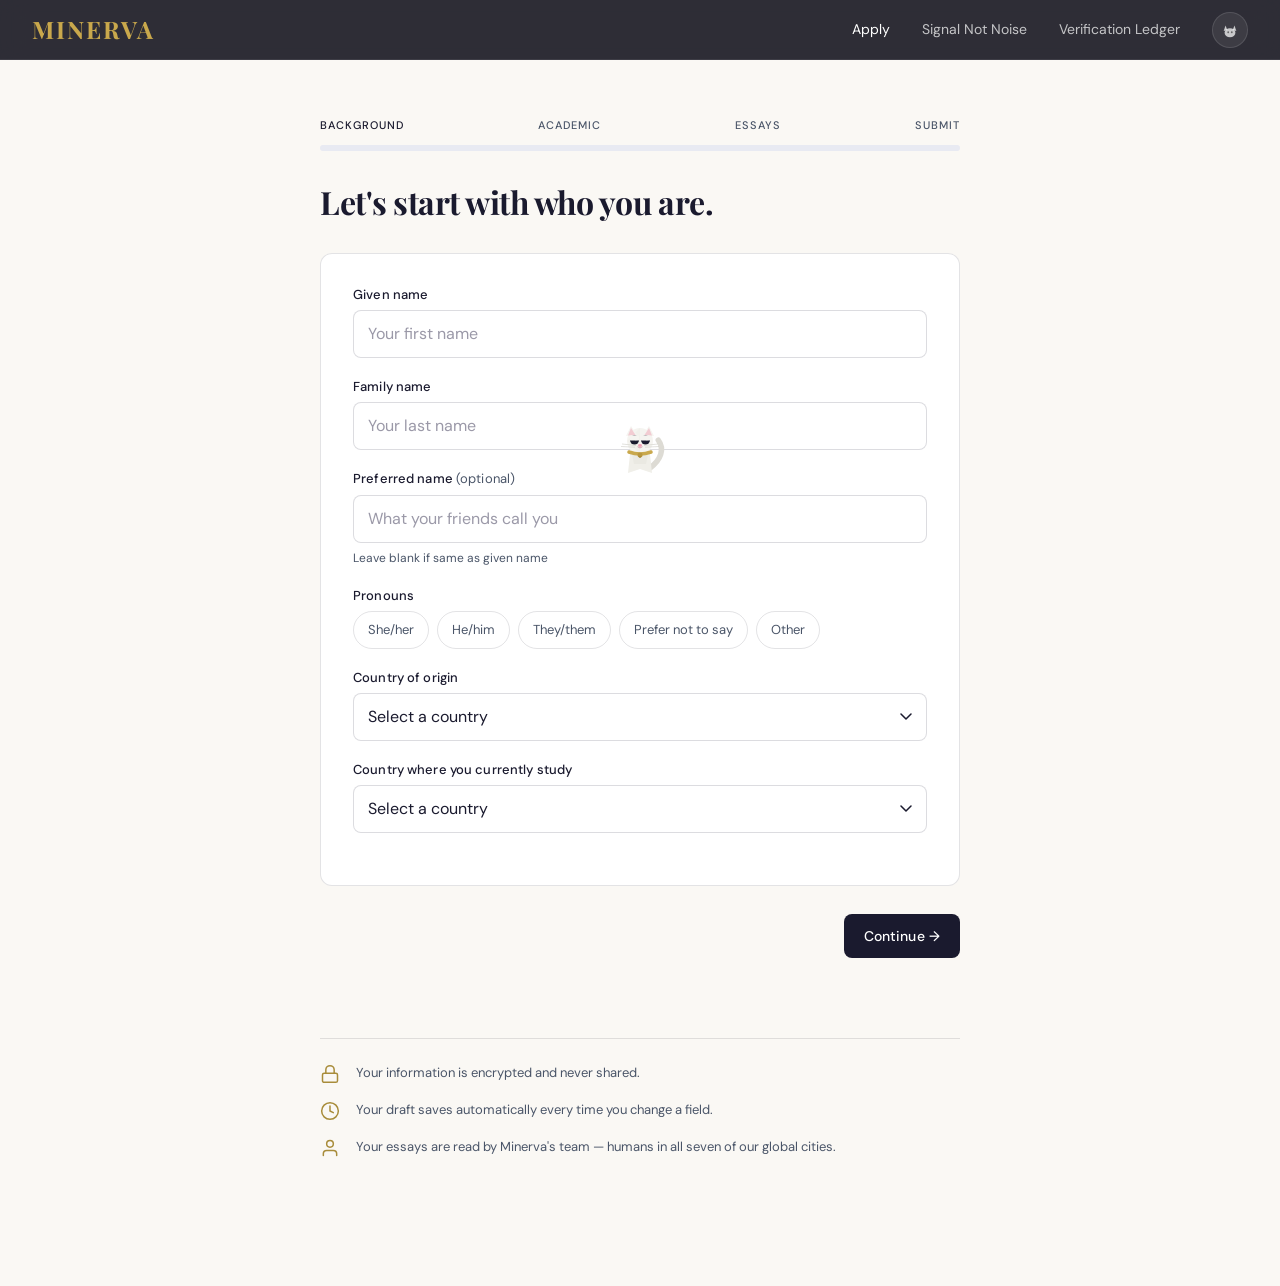
==== commit e8bd6da2: "complete: minerva admissions platform v1.0" ====
--- a/apply/index.html
+++ b/apply/index.html
@@ -532,12 +532,88 @@
     /* ══════════════════════════════════════════════════
        RESPONSIVE
     ══════════════════════════════════════════════════ */
+    /* ══════════════════════════════════════════════════
+       TRUST SIGNALS
+    ══════════════════════════════════════════════════ */
+    .trust-signals {
+      display:        flex;
+      flex-direction: column;
+      gap:            var(--sp-4);
+      padding:        var(--sp-6) 0 var(--sp-2);
+      border-top:     1px solid var(--color-border);
+      margin-top:     var(--sp-7);
+    }
+    .trust-item {
+      display:     flex;
+      align-items: flex-start;
+      gap:         var(--sp-4);
+      font-family: var(--font-body);
+      font-size:   13px;
+      color:       var(--color-academic);
+      line-height: 1.55;
+    }
+    .trust-icon {
+      flex-shrink:  0;
+      width:        20px;
+      height:       20px;
+      color:        var(--color-gold-dim);
+      margin-top:   1px;
+    }
+
+    /* ══════════════════════════════════════════════════
+       HAMBURGER NAV
+    ══════════════════════════════════════════════════ */
+    .nav-hamburger {
+      display:         none;
+      align-items:     center;
+      justify-content: center;
+      width:           36px;
+      height:          36px;
+      border-radius:   var(--r-md);
+      background:      transparent;
+      border:          1px solid rgba(255,255,255,0.18);
+      color:           rgba(255,255,255,0.72);
+      cursor:          pointer;
+      padding:         0;
+      flex-shrink:     0;
+      transition:      background 0.2s ease, color 0.2s ease;
+    }
+    .nav-hamburger:hover { background: rgba(255,255,255,0.10); color: #fff; }
+    .nav-hamburger:focus-visible {
+      outline: 3px solid var(--color-gold);
+      outline-offset: 2px;
+    }
+    #mobile-nav {
+      display:    none;
+      position:   fixed;
+      top:        60px; left: 0; right: 0;
+      background: rgba(10,10,20,0.97);
+      backdrop-filter: blur(16px);
+      -webkit-backdrop-filter: blur(16px);
+      border-bottom: 1px solid rgba(255,255,255,0.08);
+      z-index:    999;
+      padding:    var(--sp-5) var(--sp-6) var(--sp-6);
+      flex-direction: column;
+      gap:        var(--sp-4);
+    }
+    #mobile-nav.open { display: flex; }
+    .mobile-nav-link {
+      font-family: var(--font-body); font-size: 16px;
+      color: rgba(255,255,255,0.72); text-decoration: none;
+      padding: var(--sp-3) 0;
+      border-bottom: 1px solid rgba(255,255,255,0.07);
+      display: block; transition: color 0.2s ease;
+    }
+    .mobile-nav-link:hover { color: #fff; text-decoration: none; }
+    .mobile-nav-link:last-of-type { border-bottom: none; }
+
     @media (max-width: 768px) {
       #nav { padding: 0 var(--sp-5); }
       .nav-links { gap: var(--sp-4); }
       .step-card { padding: var(--sp-5); }
       .checkbox-grid { grid-template-columns: 1fr; }
       .review-key { width: 110px; }
+      .nav-hamburger { display: flex; }
     }
     @media (max-width: 480px) {
       .nav-link:not(.nav-link--active) { display: none; }
@@ -576,7 +652,23 @@
         </svg>
       </button>
     </nav>
+    <button class="nav-hamburger" id="nav-hamburger" type="button"
+            aria-label="Open navigation menu" aria-expanded="false" aria-controls="mobile-nav">
+      <svg width="18" height="18" viewBox="0 0 18 18" fill="none" stroke="currentColor"
+           stroke-width="1.8" stroke-linecap="round" aria-hidden="true">
+        <line x1="2" y1="4.5"  x2="16" y2="4.5"/>
+        <line x1="2" y1="9"    x2="16" y2="9"/>
+        <line x1="2" y1="13.5" x2="16" y2="13.5"/>
+      </svg>
+    </button>
   </header>
+
+  <!-- Mobile navigation drawer -->
+  <nav id="mobile-nav" aria-label="Mobile navigation" role="navigation">
+    <a href="index.html"           class="mobile-nav-link">Apply</a>
+    <a href="../signal/index.html" class="mobile-nav-link">Signal Not Noise</a>
+    <a href="../ledger/index.html" class="mobile-nav-link">Verification Ledger</a>
+  </nav>
 
   <main>
     <div class="form-shell">
@@ -648,7 +740,7 @@
 
             <div class="form-group" id="fg-country-origin">
               <label class="form-label" for="country-origin">Country of origin</label>
-              <select class="input" id="country-origin" name="countryOrigin">
+              <select class="input" id="country-origin" name="countryOrigin" autocomplete="country">
                 <option value="">Select a country</option>
               </select>
               <div class="form-error"></div>
@@ -656,7 +748,7 @@
 
             <div class="form-group" id="fg-country-study">
               <label class="form-label" for="country-study">Country where you currently study</label>
-              <select class="input" id="country-study" name="countryStudy">
+              <select class="input" id="country-study" name="countryStudy" autocomplete="country">
                 <option value="">Select a country</option>
               </select>
               <div class="form-error"></div>
@@ -664,7 +756,7 @@
 
           </div><!-- /.step-card -->
           <div class="step-nav step-nav--right">
-            <button class="btn btn-primary" id="next-1" type="button">Next →</button>
+            <button class="btn btn-primary" id="next-1" type="button">Continue →</button>
           </div>
         </div><!-- /step-1 -->
 
@@ -679,7 +771,7 @@
             <div class="form-group" id="fg-email">
               <label class="form-label" for="email">Email address</label>
               <input class="input" type="email" id="email" name="email"
-                     autocomplete="email" placeholder="you@example.com">
+                     autocomplete="email" placeholder="your@email.com">
               <div class="form-error"></div>
             </div>
 
@@ -695,7 +787,7 @@
             <div class="form-group" id="fg-school-name">
               <label class="form-label" for="school-name">Current school name</label>
               <input class="input" type="text" id="school-name" name="schoolName"
-                     placeholder="Your school or college">
+                     autocomplete="organization" placeholder="Your school or college">
               <div class="form-error"></div>
             </div>
 
@@ -729,8 +821,8 @@
 
           </div>
           <div class="step-nav">
-            <button class="btn btn-secondary" id="back-2" type="button">← Back</button>
-            <button class="btn btn-primary"   id="next-2" type="button">Next →</button>
+            <button class="btn btn-secondary" id="back-2" type="button">← Previous step</button>
+            <button class="btn btn-primary"   id="next-2" type="button">Continue →</button>
           </div>
         </div><!-- /step-2 -->
 
@@ -758,7 +850,7 @@
             <div class="form-group" id="fg-score">
               <label class="form-label" for="score">Your current score or GPA</label>
               <input class="input" type="text" id="score" name="score" placeholder="e.g. 3.8">
-              <p class="form-hint" id="score-hint">Select a grading system above for scale guidance.</p>
+              <p class="form-hint" id="score-hint">Use your school's scale. We will ask for context. A 3.2 from a competitive IB school tells a different story than a 3.2 from a less challenging curriculum.</p>
               <div class="form-error"></div>
             </div>
 
@@ -799,8 +891,8 @@
 
           </div>
           <div class="step-nav">
-            <button class="btn btn-secondary" id="back-3" type="button">← Back</button>
-            <button class="btn btn-primary"   id="next-3" type="button">Next →</button>
+            <button class="btn btn-secondary" id="back-3" type="button">← Previous step</button>
+            <button class="btn btn-primary"   id="next-3" type="button">Continue →</button>
           </div>
         </div><!-- /step-3 -->
 
@@ -818,6 +910,9 @@
           <div id="acc-blocks-container"></div>
 
           <button type="button" id="add-acc-btn">+ Add Another Accomplishment</button>
+          <p id="acc-empty-state" style="display:none;font-family:var(--font-body);font-size:14px;color:var(--color-academic);line-height:1.7;padding:var(--sp-6);text-align:center;border:1.5px dashed var(--color-border);border-radius:var(--r-xl);margin-bottom:var(--sp-5)">
+            You have not added anything yet. What is something that mattered to you this year?
+          </p>
 
           <p style="font-family:var(--font-body);font-size:13px;color:var(--color-academic);margin-bottom:var(--sp-6);max-width:none">
             Having trouble describing it?
@@ -825,8 +920,8 @@
           </p>
 
           <div class="step-nav">
-            <button class="btn btn-secondary" id="back-4" type="button">← Back</button>
-            <button class="btn btn-primary"   id="next-4" type="button">Next →</button>
+            <button class="btn btn-secondary" id="back-4" type="button">← Previous step</button>
+            <button class="btn btn-primary"   id="next-4" type="button">Continue →</button>
           </div>
         </div><!-- /step-4 -->
 
@@ -842,6 +937,7 @@
             <div class="step-card">
               <p class="essay-eyebrow">Essay 1 · 300 words</p>
               <p class="essay-prompt">"Describe a problem you noticed and did something about. It does not need to be big. It needs to be real."</p>
+              <p class="form-hint" style="margin-bottom:var(--sp-4)">This is not asking for a policy proposal. Tell us about one specific thing. Something that bothered you enough that you did something about it.</p>
               <div class="form-group" id="fg-essay1">
                 <textarea class="input essay-textarea" id="essay1" name="essay1"
                           data-max-words="300" rows="9"
@@ -860,6 +956,7 @@
             <div class="step-card">
               <p class="essay-eyebrow">Essay 2 · 500 words</p>
               <p class="essay-prompt">"Tell us about something you know deeply — something you could explain to a stranger for an hour and still have more to say."</p>
+              <p class="form-hint" style="margin-bottom:var(--sp-4)">This could be physics, cooking, football tactics, your grandmother's language, the history of your city. Depth over breadth.</p>
               <div class="form-group" id="fg-essay2">
                 <textarea class="input essay-textarea" id="essay2" name="essay2"
                           data-max-words="500" rows="12"
@@ -874,7 +971,7 @@
           </div>
 
           <div class="step-nav">
-            <button class="btn btn-secondary" id="back-5" type="button">← Back</button>
+            <button class="btn btn-secondary" id="back-5" type="button">← Previous step</button>
             <button class="btn btn-primary"   id="next-5" type="button">Review →</button>
           </div>
         </div><!-- /step-5 -->
@@ -888,8 +985,8 @@
 
           <!-- Summary (populated by JS) -->
           <div class="step-card" id="review-container">
-            <p style="font-family:var(--font-body);font-size:14px;color:var(--color-academic)">
-              Loading summary…
+            <p style="font-family:var(--font-body);font-size:14px;color:var(--color-academic)" aria-live="polite">
+              Getting your application ready…
             </p>
           </div>
 
@@ -912,15 +1009,44 @@
                 <span class="spinner"></span>
               </span>
             </div>
-            <div class="form-error" id="submit-error" style="margin-top:var(--sp-3)"></div>
+            <div class="form-error" id="submit-error" role="alert" aria-live="assertive" style="margin-top:var(--sp-3)"></div>
           </div>
 
           <div class="step-nav">
-            <button class="btn btn-secondary" id="back-6" type="button">← Back</button>
+            <button class="btn btn-secondary" id="back-6" type="button">← Previous step</button>
           </div>
         </div><!-- /step-6 -->
 
       </div><!-- /#steps-viewport -->
+
+      <!-- Trust signals -->
+      <div class="trust-signals" aria-label="Privacy and security information">
+        <div class="trust-item">
+          <svg class="trust-icon" viewBox="0 0 24 24" fill="none" stroke="currentColor"
+               stroke-width="1.8" stroke-linecap="round" stroke-linejoin="round" aria-hidden="true">
+            <rect x="3" y="11" width="18" height="11" rx="2" ry="2"/>
+            <path d="M7 11V7a5 5 0 0 1 10 0v4"/>
+          </svg>
+          <span>Your information is encrypted and never shared.</span>
+        </div>
+        <div class="trust-item">
+          <svg class="trust-icon" viewBox="0 0 24 24" fill="none" stroke="currentColor"
+               stroke-width="1.8" stroke-linecap="round" stroke-linejoin="round" aria-hidden="true">
+            <circle cx="12" cy="12" r="10"/>
+            <polyline points="12 6 12 12 16 14"/>
+          </svg>
+          <span>Your draft saves automatically every time you change a field.</span>
+        </div>
+        <div class="trust-item">
+          <svg class="trust-icon" viewBox="0 0 24 24" fill="none" stroke="currentColor"
+               stroke-width="1.8" stroke-linecap="round" stroke-linejoin="round" aria-hidden="true">
+            <path d="M20 21v-2a4 4 0 0 0-4-4H8a4 4 0 0 0-4 4v2"/>
+            <circle cx="12" cy="7" r="4"/>
+          </svg>
+          <span>Your essays are read by Minerva's team — humans in all seven of our global cities.</span>
+        </div>
+      </div>
+
     </div><!-- /.form-shell -->
   </main>
 
@@ -928,5 +1054,34 @@
   <script src="../js/freddy.js"></script>
   <script src="../js/form.js"></script>
 
+  <script>
+    /* ── Hamburger nav ─── */
+    (function () {
+      var btn       = document.getElementById('nav-hamburger');
+      var mobileNav = document.getElementById('mobile-nav');
+      if (!btn || !mobileNav) return;
+      btn.addEventListener('click', function () {
+        var open = mobileNav.classList.toggle('open');
+        btn.setAttribute('aria-expanded', open ? 'true' : 'false');
+        btn.setAttribute('aria-label', open ? 'Close navigation menu' : 'Open navigation menu');
+      });
+      document.addEventListener('click', function (e) {
+        if (!mobileNav.contains(e.target) && e.target !== btn && !btn.contains(e.target)) {
+          mobileNav.classList.remove('open');
+          btn.setAttribute('aria-expanded', 'false');
+          btn.setAttribute('aria-label', 'Open navigation menu');
+        }
+      });
+      document.addEventListener('keydown', function (e) {
+        if (e.key === 'Escape' && mobileNav.classList.contains('open')) {
+          mobileNav.classList.remove('open');
+          btn.setAttribute('aria-expanded', 'false');
+          btn.setAttribute('aria-label', 'Open navigation menu');
+          btn.focus();
+        }
+      });
+    })();
+  </script>
+
 </body>
 </html>
--- a/css/design-system.css
+++ b/css/design-system.css
@@ -379,3 +379,127 @@
   -moz-osx-font-smoothing: grayscale;
   text-rendering:          optimizeLegibility;
 }
+
+
+/* ─────────────────────────────────────────────────────────────
+   12a. GLOBAL FOCUS RING
+   Applies to any interactive element not already covered by
+   component-specific :focus-visible rules.
+───────────────────────────────────────────────────────────── */
+:focus-visible {
+  outline:        3px solid var(--color-gold);
+  outline-offset: 2px;
+}
+
+/* Remove double outline for elements with their own focus styles */
+.btn:focus-visible,
+.input:focus-visible,
+.ledger-tab:focus-visible,
+.filter-pill:focus-visible,
+.modal-close:focus-visible,
+.comp-card-header:focus-visible {
+  outline: 3px solid var(--color-gold);
+  outline-offset: 2px;
+}
+
+
+/* ─────────────────────────────────────────────────────────────
+   12b. SCREEN READER ONLY UTILITY
+───────────────────────────────────────────────────────────── */
+.sr-only {
+  position:   absolute;
+  width:      1px;
+  height:     1px;
+  padding:    0;
+  margin:     -1px;
+  overflow:   hidden;
+  clip:       rect(0, 0, 0, 0);
+  white-space: nowrap;
+  border:     0;
+}
+
+
+/* ─────────────────────────────────────────────────────────────
+   13. REVEAL ANIMATIONS (IntersectionObserver targets)
+───────────────────────────────────────────────────────────── */
+.reveal-target {
+  opacity:    0;
+  transform:  translateY(14px);
+  transition: opacity 0.45s ease, transform 0.45s ease;
+}
+
+.reveal-target.revealed {
+  opacity:   1;
+  transform: translateY(0);
+}
+
+@media (prefers-reduced-motion: reduce) {
+  .reveal-target,
+  .reveal-target.revealed {
+    opacity:    1;
+    transform:  none;
+    transition: none;
+  }
+}
+
+
+/* ─────────────────────────────────────────────────────────────
+   14. PRINT STYLES
+───────────────────────────────────────────────────────────── */
+@media print {
+  /* Hide navigation, decorative, and interactive elements */
+  #nav,
+  #freddy,
+  #laser-dot,
+  #loading-screen,
+  #freddy-intro,
+  #mood-panel,
+  #cookie-consent,
+  #particles,
+  #night-owl-toast,
+  #birthday-toast,
+  .zzz-bubble,
+  .nav-mood-btn,
+  .hero-bg-pulse,
+  .feature-link,
+  .signal-nav-row,
+  .export-actions,
+  .filter-row,
+  .comp-actions,
+  .vouch-row,
+  .modal-overlay,
+  canvas,
+  button:not(.btn-print) { display: none !important; }
+
+  /* Remove fixed positioning so content flows normally */
+  #nav { position: static !important; }
+
+  /* Restore full-page content visibility */
+  #site-content,
+  .ledger-shell,
+  .signal-shell,
+  main { opacity: 1 !important; padding-top: 0 !important; }
+
+  /* Expand all collapsible card bodies for print */
+  .comp-card-body-wrap { max-height: none !important; overflow: visible !important; }
+  .step            { display: block !important; }
+
+  body {
+    background: #fff;
+    color:      #000;
+    font-size:  12pt;
+  }
+
+  a { text-decoration: none; color: #000; }
+
+  .card, .feature-card, .comp-card {
+    break-inside:  avoid;
+    border:        1px solid #ccc;
+    border-radius: 0;
+    box-shadow:    none;
+    margin-bottom: 12pt;
+  }
+
+  h1, h2, h3 { color: #000; }
+  p           { max-width: none; }
+}
--- a/css/components.css
+++ b/css/components.css
@@ -32,7 +32,7 @@
 }
 
 .btn:focus-visible {
-  outline:        3px solid var(--color-border-focus);
+  outline:        3px solid var(--color-gold);
   outline-offset: 2px;
 }
 
@@ -258,9 +258,9 @@
 }
 
 .card-hover {
-  transition: transform 200ms var(--ease-spring),
-              border-color 200ms ease,
-              box-shadow   200ms ease;
+  transition: transform 200ms ease-out,
+              border-color 200ms ease-out,
+              box-shadow   200ms ease-out;
   cursor:     pointer;
 }
 
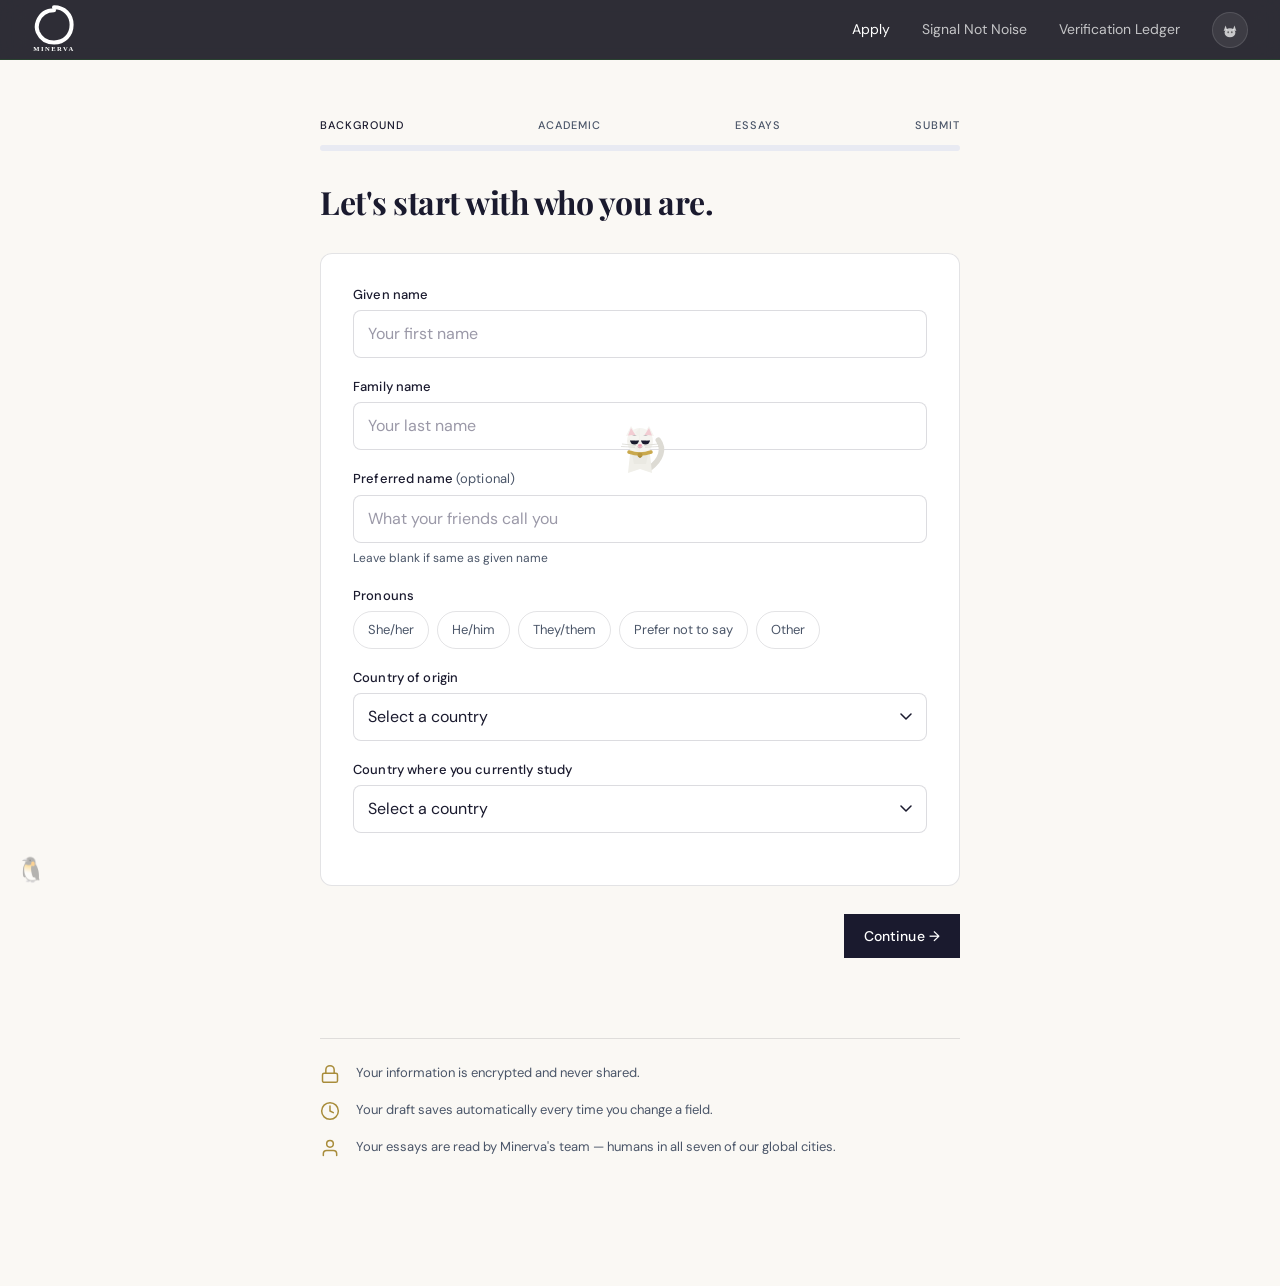
==== commit 4f1a1928: "step-device-detection: add device detection script and device-themes.css to all pages Co-Authored-By" ====
--- a/apply/index.html
+++ b/apply/index.html
@@ -15,6 +15,24 @@
     })();
   </script>
 
+  <!-- Device detection -->
+  <script>
+  (function() {
+    var ua=navigator.userAgent,w=window.screen.width,cls=[];
+    function getGPU(){try{var c=document.createElement('canvas'),gl=c.getContext('webgl')||c.getContext('experimental-webgl');if(!gl)return'';var e=gl.getExtension('WEBGL_debug_renderer_info');return e?gl.getParameter(e.UNMASKED_RENDERER_WEBGL):'';}catch(e){return'';}}
+    var gpu=getGPU();
+    if(/iPhone/.test(ua)){cls.push('device-iphone');cls.push((gpu.indexOf('A17')>-1||gpu.indexOf('A16')>-1)?'iphone-pro':'iphone-standard');}
+    else if(/iPad/.test(ua)||(navigator.platform==='MacIntel'&&navigator.maxTouchPoints>1)){cls.push('device-ipad');cls.push((gpu.indexOf('M2')>-1||gpu.indexOf('M4')>-1)?'ipad-modern':'ipad-classic');}
+    else if(/Samsung|SM-T|SM-X/.test(ua)){cls.push('device-samsung-tablet');}
+    else if(/Samsung|SM-G|SM-S|SM-A/.test(ua)){cls.push('device-samsung-phone');}
+    else if(/Android/.test(ua)){cls.push('device-android');}
+    else if(navigator.platform&&navigator.platform.indexOf('Mac')>-1){cls.push('os-macos');cls.push(w<=1728?'device-macbook':'device-imac');}
+    else if(navigator.platform&&navigator.platform.indexOf('Win')>-1){cls.push('os-windows');}
+    else if(navigator.platform&&navigator.platform.indexOf('Linux')>-1){cls.push('os-linux');}
+    cls.forEach(function(c){document.documentElement.classList.add(c);});
+  })();
+  </script>
+
   <link rel="preconnect" href="https://fonts.googleapis.com">
   <link rel="preconnect" href="https://fonts.gstatic.com" crossorigin>
   <link href="https://fonts.googleapis.com/css2?family=Playfair+Display:wght@400;500;700&family=DM+Sans:wght@300;400;500&display=swap" rel="stylesheet">
@@ -23,6 +41,7 @@
   <link rel="stylesheet" href="../css/components.css">
   <link rel="stylesheet" href="../css/freddy.css">
   <link rel="stylesheet" href="../css/glassmorphism.css">
+  <link rel="stylesheet" href="../css/device-themes.css">
 
   <style>
     /* ══════════════════════════════════════════════════
@@ -637,7 +656,18 @@
 
   <!-- Navigation -->
   <header id="nav" role="banner">
-    <a href="../index.html" class="wordmark" aria-label="Minerva — go home">MINERVA</a>
+    <a href="../index.html" class="wordmark nav-logo" aria-label="Minerva — go home"
+       style="display:inline-flex;align-items:center;transition:transform 200ms ease;"
+       onmouseover="this.style.transform='scale(1.05)'" onmouseout="this.style.transform='scale(1)'">
+      <svg width="44" height="52" viewBox="0 0 60 70" xmlns="http://www.w3.org/2000/svg" aria-hidden="true">
+        <path d="M30,4 C44,4 54,14 54,28 C54,42 44,52 30,52 C20,52 12,47 8,38 C6,33 6,28 8,23 C12,13 20,8 30,8"
+              stroke="white" stroke-width="5.5" fill="none" stroke-linecap="round" stroke-linejoin="round"/>
+        <path d="M30,4 C44,4 54,14 54,28 C54,42 44,52 30,52 C20,52 12,47 8,38"
+              stroke="rgba(255,255,255,0.15)" stroke-width="2" fill="none" stroke-linecap="round"/>
+        <text x="30" y="63" text-anchor="middle" font-family="Georgia, serif" font-size="9"
+              font-weight="bold" fill="white" letter-spacing="2">MINERVA</text>
+      </svg>
+    </a>
     <nav class="nav-links" aria-label="Main navigation">
       <a href="index.html"           class="nav-link nav-link--active">Apply</a>
       <a href="../signal/index.html" class="nav-link">Signal Not Noise</a>
@@ -936,8 +966,11 @@
           <div class="essay-wrap">
             <div class="step-card">
               <p class="essay-eyebrow">Essay 1 · 300 words</p>
-              <p class="essay-prompt">"Describe a problem you noticed and did something about. It does not need to be big. It needs to be real."</p>
-              <p class="form-hint" style="margin-bottom:var(--sp-4)">This is not asking for a policy proposal. Tell us about one specific thing. Something that bothered you enough that you did something about it.</p>
+              <p class="essay-prompt">"Describe a problem you noticed and did something about."</p>
+              <p class="form-hint" style="margin-bottom:var(--sp-4)">It does not need to be a world problem. It needs to be real.
+              The smaller and more specific, the better. If you started a recycling
+              system in your neighborhood, that is more interesting to us than a
+              vague essay about climate change.</p>
               <div class="form-group" id="fg-essay1">
                 <textarea class="input essay-textarea" id="essay1" name="essay1"
                           data-max-words="300" rows="9"
@@ -946,6 +979,7 @@
                   <span class="essay-hint" id="essay1-hint"></span>
                   <span class="word-counter" id="essay1-counter" aria-live="polite">0 / 300</span>
                 </div>
+                <div id="essay1-quote" class="essay-quote-prompt"></div>
                 <div class="form-error"></div>
               </div>
             </div>
@@ -955,8 +989,12 @@
           <div class="essay-wrap">
             <div class="step-card">
               <p class="essay-eyebrow">Essay 2 · 500 words</p>
-              <p class="essay-prompt">"Tell us about something you know deeply — something you could explain to a stranger for an hour and still have more to say."</p>
-              <p class="form-hint" style="margin-bottom:var(--sp-4)">This could be physics, cooking, football tactics, your grandmother's language, the history of your city. Depth over breadth.</p>
+              <p class="essay-prompt">"Tell us about something you know deeply."</p>
+              <p class="form-hint" style="margin-bottom:var(--sp-4)">Not what you've studied. What you know. This could be
+              how your city works. How to survive on limited resources a month. The history
+              of your family's village. Football tactics. How engines work.
+              Whatever it is — if you could talk about it for an hour and still have
+              more to say — that's it.</p>
               <div class="form-group" id="fg-essay2">
                 <textarea class="input essay-textarea" id="essay2" name="essay2"
                           data-max-words="500" rows="12"
@@ -965,6 +1003,7 @@
                   <span class="essay-hint" id="essay2-hint"></span>
                   <span class="word-counter" id="essay2-counter" aria-live="polite">0 / 500</span>
                 </div>
+                <div id="essay2-quote" class="essay-quote-prompt"></div>
                 <div class="form-error"></div>
               </div>
             </div>
--- a/css/device-themes.css
+++ b/css/device-themes.css
@@ -0,0 +1,171 @@
+/* ═══════════════════════════════════════════════════════════════
+   DEVICE-SPECIFIC THEMES — css/device-themes.css
+   Injected by the device-detection script in <head>.
+   Classes are added to <html> before first paint.
+═══════════════════════════════════════════════════════════════ */
+
+/* ─────────────────────────────────────────────────────────────
+   IPHONE PRO (15/16 series) — Pure glass, space black,
+   Dynamic Island aware
+───────────────────────────────────────────────────────────── */
+.iphone-pro .nav-header,
+.iphone-pro #nav {
+  padding-top: 54px; /* Dynamic Island clearance */
+  height: auto;
+  min-height: 60px;
+  background: rgba(0, 0, 0, 0.9);
+  backdrop-filter: blur(20px) saturate(180%);
+  -webkit-backdrop-filter: blur(20px) saturate(180%);
+}
+.iphone-pro .card,
+.iphone-pro .feature-card,
+.iphone-pro .comp-card { border-radius: 20px; }
+.iphone-pro body { background: #000000; }
+.iphone-pro .hero-headline { font-size: 48px; }
+
+/* Standard iPhone */
+.iphone-standard #nav {
+  background: rgba(10, 10, 20, 0.92);
+  backdrop-filter: blur(16px);
+  -webkit-backdrop-filter: blur(16px);
+}
+
+/* ─────────────────────────────────────────────────────────────
+   IPAD MODERN (M2+) — Pro multi-column layout
+───────────────────────────────────────────────────────────── */
+.ipad-modern .feature-grid,
+.ipad-modern .features-grid {
+  display: grid;
+  grid-template-columns: 1fr 1fr 1fr;
+}
+.ipad-modern #nav { height: 72px; }
+.ipad-modern .comp-grid {
+  grid-template-columns: repeat(3, 1fr);
+}
+
+/* Classic iPad */
+.ipad-classic .feature-grid { grid-template-columns: 1fr 1fr; }
+
+/* ─────────────────────────────────────────────────────────────
+   SAMSUNG PHONE — AMOLED optimised, punchy contrast
+───────────────────────────────────────────────────────────── */
+.device-samsung-phone body { background: #000000; }
+.device-samsung-phone .hero-headline { color: #FFFFFF; }
+.device-samsung-phone .btn-gold {
+  box-shadow: 0 0 20px rgba(201, 168, 76, 0.5);
+}
+.device-samsung-phone .card,
+.device-samsung-phone .feature-card,
+.device-samsung-phone .comp-card {
+  background: rgba(15, 15, 15, 0.98);
+  border-color: rgba(201, 168, 76, 0.12);
+}
+
+/* ─────────────────────────────────────────────────────────────
+   SAMSUNG TABLET — Wide two-column layout
+───────────────────────────────────────────────────────────── */
+.device-samsung-tablet .apply-form {
+  display: grid;
+  grid-template-columns: 260px 1fr;
+  gap: 32px;
+}
+.device-samsung-tablet .comp-grid {
+  grid-template-columns: repeat(2, 1fr);
+}
+
+/* ─────────────────────────────────────────────────────────────
+   WINDOWS — Slightly more "corporate crisp"
+───────────────────────────────────────────────────────────── */
+.os-windows .input,
+.os-windows input[type="text"],
+.os-windows input[type="email"],
+.os-windows select,
+.os-windows textarea { border-radius: 4px; }
+.os-windows :focus-visible { outline: 2px solid #0078D4; outline-offset: 2px; }
+
+/* ─────────────────────────────────────────────────────────────
+   MACOS MACBOOK — Liquid glass translucency
+───────────────────────────────────────────────────────────── */
+.device-macbook #nav,
+.device-macbook .nav-header {
+  background: rgba(255, 255, 255, 0.08);
+  backdrop-filter: blur(20px) saturate(180%);
+  -webkit-backdrop-filter: blur(20px) saturate(180%);
+}
+/* On dark hero, keep nav dark for MacBook */
+#hero ~ .device-macbook #nav { background: rgba(10, 10, 20, 0.72); }
+
+/* ─────────────────────────────────────────────────────────────
+   iMAC — Wider container, bigger canvas
+───────────────────────────────────────────────────────────── */
+.device-imac .features-grid {
+  max-width: 1400px;
+}
+.device-imac .hero-headline {
+  font-size: clamp(3rem, 5vw, 5rem);
+}
+
+/* ─────────────────────────────────────────────────────────────
+   LINUX — Terminal energy. Respect it.
+───────────────────────────────────────────────────────────── */
+.os-linux #nav,
+.os-linux .nav-header {
+  border-bottom: 1px solid rgba(0, 255, 0, 0.1);
+}
+.os-linux .btn-primary,
+.os-linux .btn-gold { border-radius: 0; }
+
+/* Tiny Tux penguin in bottom-left for Linux users */
+.os-linux::before {
+  content: '🐧';
+  position: fixed;
+  bottom: 16px;
+  left: 16px;
+  font-size: 24px;
+  opacity: 0.4;
+  z-index: 9999;
+  pointer-events: none;
+  animation: tux-blink 4s ease-in-out infinite;
+}
+
+@keyframes tux-blink {
+  0%, 90%, 100% { opacity: 0.4; }
+  95%            { opacity: 0.9; }
+}
+
+/* ─────────────────────────────────────────────────────────────
+   ANDROID GENERIC — Material You feel
+───────────────────────────────────────────────────────────── */
+.device-android .btn { border-radius: 24px; }
+.device-android .card,
+.device-android .feature-card,
+.device-android .comp-card { border-radius: 16px; }
+
+/* ─────────────────────────────────────────────────────────────
+   CURSOR RING — #cursor-ring
+   Organic Enso-like ring around cursor, gold, semi-transparent.
+   Added to all pages via freddy.js.
+───────────────────────────────────────────────────────────── */
+#cursor-ring {
+  position: fixed;
+  width: 80px;
+  height: 80px;
+  pointer-events: none;
+  z-index: 9998;
+  transform: translate(-50%, -50%);
+  animation: ring-breathe 2.5s ease-in-out infinite;
+  will-change: left, top;
+}
+
+@keyframes ring-breathe {
+  0%, 100% { transform: translate(-50%, -50%) scale(1.0); }
+  50%       { transform: translate(-50%, -50%) scale(1.06); }
+}
+
+/* Touch devices: hide cursor system */
+@media (hover: none) and (pointer: coarse) {
+  #cursor-ring,
+  #laser-dot { display: none !important; }
+  body { cursor: auto !important; }
+  a, button, .btn, [role="button"] { cursor: pointer !important; }
+}
